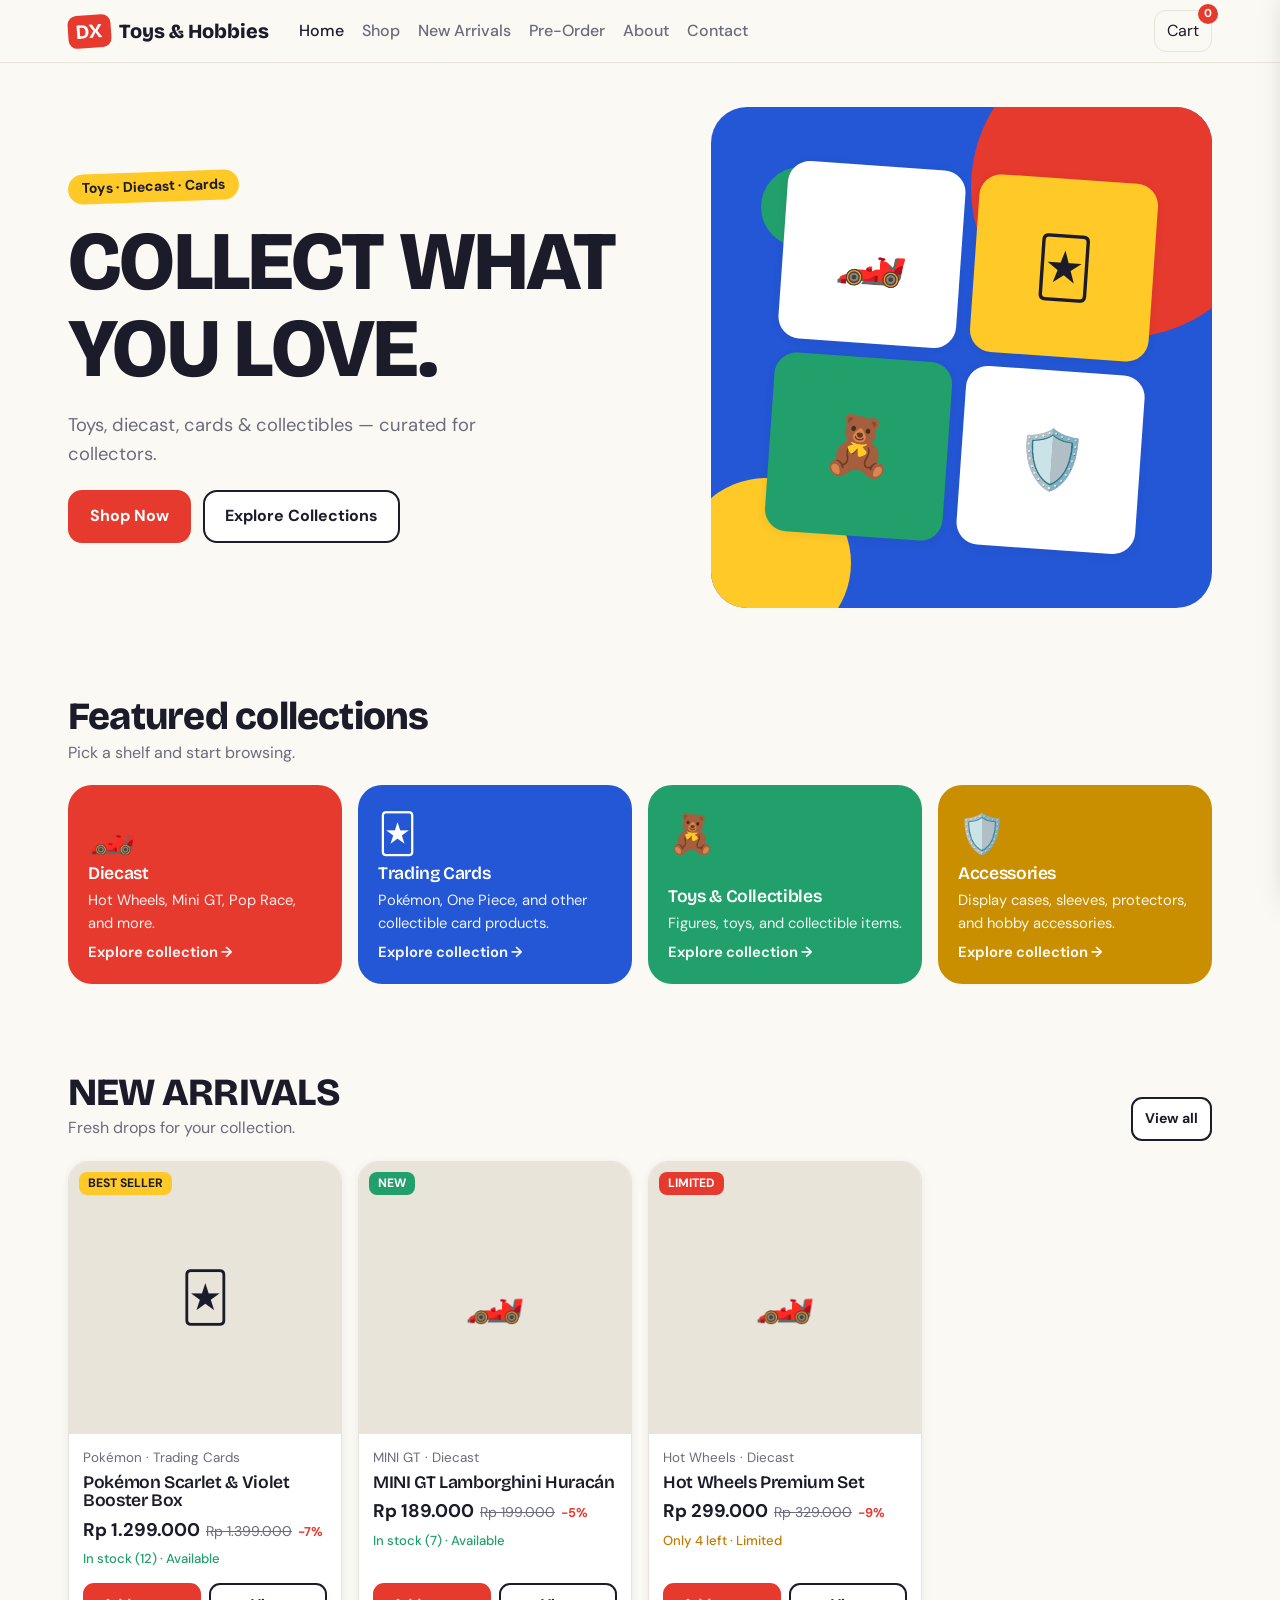
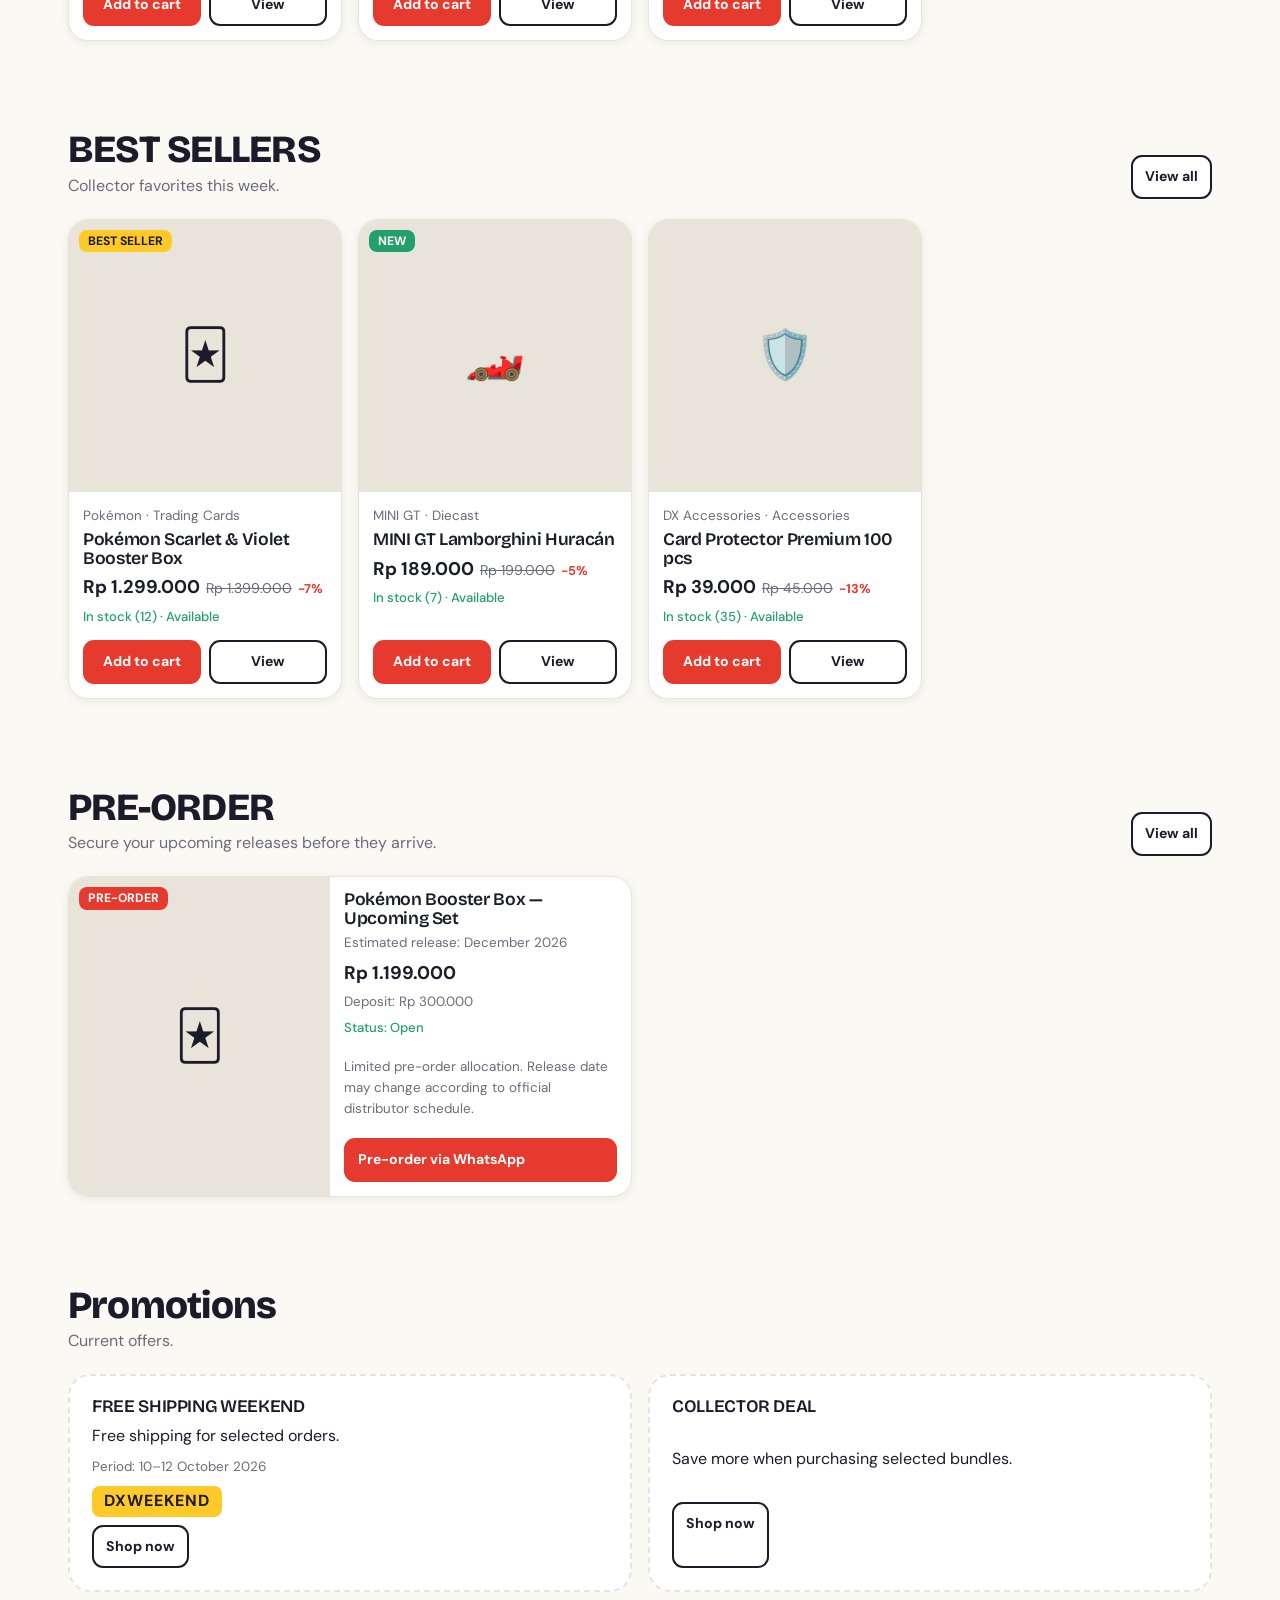
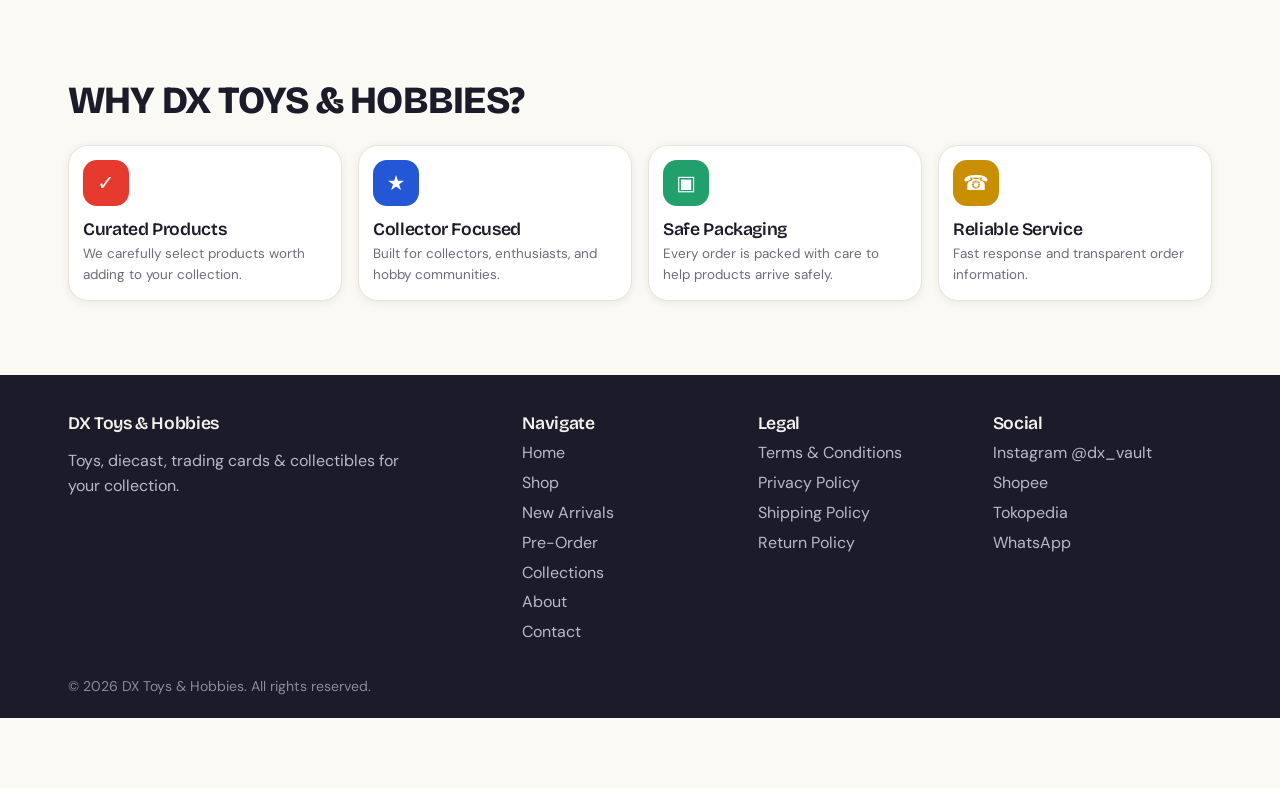
==== index.html @ 2e9e3570 "Add files via upload" ====
<!DOCTYPE html>
<html lang="en"><head><meta charset="utf-8">
<meta name="viewport" content="width=device-width, initial-scale=1, viewport-fit=cover">
<title>DX Toys & Hobbies — Toys, Diecast, Trading Cards & Collectibles</title>
<meta name="description" content="DX Toys & Hobbies: toys, diecast, trading cards, collectibles and hobby accessories for collectors and enthusiasts.">
<link rel="icon" href="data:image/svg+xml,<svg xmlns='http://www.w3.org/2000/svg' viewBox='0 0 100 100'><text y='.9em' font-size='90'>🧸</text></svg>">
<link rel="stylesheet" href="https://fonts.googleapis.com/css2?family=Bricolage+Grotesque:wght@600;800&family=DM+Sans:wght@400;500;700&display=swap">
<link rel="stylesheet" href="style.css"></head><body>
<header class="hd"><div class="wrap">
<a href="#/" class="logo"><b>DX</b> Toys &amp; Hobbies</a>
<nav class="d" id="nav"></nav><div class="sp"></div>
<button class="ib" id="cb" aria-label="Open cart">Cart <span class="cnt" id="cc">0</span></button>
</div></header>
<main id="app" class="wrap"></main>
<footer><div class="wrap"><div class="g4">
<div><h3>DX Toys &amp; Hobbies</h3><p style="color:#b9b9c8;max-width:32ch">Toys, diecast, trading cards &amp; collectibles for your collection.</p></div>
<div><h3>Navigate</h3><a href="#/">Home</a><a href="#/shop">Shop</a><a href="#/shop?s=new">New Arrivals</a><a href="#/preorder">Pre-Order</a><a href="#/shop">Collections</a><a href="#/about">About</a><a href="#/contact">Contact</a></div>
<div><h3>Legal</h3><a href="#/about">Terms &amp; Conditions</a><a href="#/about">Privacy Policy</a><a href="#/about">Shipping Policy</a><a href="#/about">Return Policy</a></div>
<div><h3>Social</h3><a href="https://instagram.com/dx_vault" target="_blank" rel="noopener">Instagram @dx_vault</a><a href="https://shopee.co.id/dx_vault" target="_blank" rel="noopener">Shopee</a><a href="https://www.tokopedia.com/dx-vault---diecast--pokemon" target="_blank" rel="noopener">Tokopedia</a><a href="https://wa.me/6281228505388" target="_blank" rel="noopener">WhatsApp</a></div>
</div><p style="color:#8a8a9c;margin:26px 0 0;font-size:.88rem">© 2026 DX Toys &amp; Hobbies. All rights reserved.</p></div></footer>
<aside class="cart" id="cart" aria-label="Cart"><div style="display:flex;justify-content:space-between;align-items:center"><h2>Your cart</h2><button class="ib" onclick="cart(0)">Close</button></div><div id="cl" style="flex:1;overflow:auto"></div><div id="ct"></div></aside>
<div class="toast" id="ts"></div>
<div class="mn"><a href="#/"><span>🏠</span>Home</a><a href="#/shop"><span>🛍️</span>Shop</a><button onclick="cart(1)"><span>🛒</span>Cart</button><a href="#/contact"><span>💬</span>Contact</a></div>
<script src="data.js"></script>
<script src="script.js"></script></body></html>
---- style.css ----
:root{--bg:#fbf9f4;--card:#fff;--ink:#1b1b2a;--mut:#6b6b7b;--line:#e8e4da;--red:#e63a2e;--blue:#2457d6;--green:#22a06b;--yellow:#ffc928;--sh:0 2px 10px rgba(27,27,42,.07);box-sizing:border-box;padding-top:env(safe-area-inset-top,0px);padding-bottom:env(safe-area-inset-bottom,0px)}
@media(prefers-color-scheme:dark){:root:not([data-theme="light"]){--bg:#17171f;--card:#212130;--ink:#f3f1ea;--mut:#a5a5b5;--line:#33334a;--sh:0 2px 10px rgba(0,0,0,.4)}}
:root[data-theme="dark"]{--bg:#17171f;--card:#212130;--ink:#f3f1ea;--mut:#a5a5b5;--line:#33334a;--sh:0 2px 10px rgba(0,0,0,.4)}
html{scroll-padding-top:env(safe-area-inset-top,0px);scroll-behavior:smooth}
*{box-sizing:border-box}body{margin:0;background:var(--bg);color:var(--ink);font:16px/1.55 'DM Sans',system-ui,sans-serif;padding-bottom:70px}
h1,h2,h3{font-family:'Bricolage Grotesque','DM Sans',sans-serif;line-height:1.05;margin:0;letter-spacing:-.02em}
h1{font-size:clamp(2.6rem,8vw,5.2rem);font-weight:800}h2{font-size:clamp(1.7rem,4vw,2.4rem);font-weight:800}h3{font-size:1.1rem;font-weight:600}
a{color:inherit;text-decoration:none}button{font:inherit;cursor:pointer}
:focus-visible{outline:3px solid var(--blue);outline-offset:2px}
.wrap{max-width:1180px;margin:0 auto;padding:0 18px}.sec{padding:44px 0}
.hd{position:sticky;top:env(safe-area-inset-top,0px);z-index:20;background:var(--bg);border-bottom:1px solid var(--line)}
.hd .wrap{display:flex;align-items:center;gap:18px;height:62px}
.logo{font-family:'Bricolage Grotesque';font-weight:800;font-size:1.25rem;display:flex;gap:8px;align-items:center}
.logo b{background:var(--red);color:#fff;border-radius:9px;padding:1px 8px;transform:rotate(-4deg)}
nav.d{display:flex;gap:18px;margin-left:12px;font-weight:500}nav.d a{color:var(--mut)}nav.d a.on,nav.d a:hover{color:var(--ink)}
.sp{flex:1}.ib{background:none;border:1px solid var(--line);border-radius:12px;height:42px;min-width:42px;padding:0 12px;color:var(--ink);position:relative}
.cnt{position:absolute;top:-7px;right:-7px;background:var(--red);color:#fff;border-radius:99px;font-size:.72rem;min-width:20px;height:20px;line-height:20px;text-align:center;font-weight:700}
.btn{display:inline-block;border:2px solid var(--ink);border-radius:14px;padding:12px 20px;font-weight:700;background:var(--card);color:var(--ink);transition:transform .12s}
.btn:hover{transform:translateY(-2px)}.btn.p{background:var(--red);border-color:var(--red);color:#fff}.btn.s{padding:9px 12px;font-size:.88rem;border-radius:11px}.btn[disabled]{opacity:.5;pointer-events:none}
.hero{display:grid;grid-template-columns:1.1fr .9fr;gap:30px;align-items:center;padding:44px 0}
.hero p{font-size:1.15rem;color:var(--mut);max-width:34ch}.hero .bt{display:flex;gap:12px;flex-wrap:wrap;margin-top:22px}
.lbl{display:inline-block;background:var(--yellow);color:#1b1b2a;font-weight:700;border-radius:99px;padding:4px 14px;font-size:.88rem;margin-bottom:16px;transform:rotate(-2deg)}
.stage{position:relative;aspect-ratio:1;border-radius:36px;background:var(--blue);overflow:hidden;display:grid;place-items:center}
.stage i{position:absolute;border-radius:50%}.stage .t{position:relative;display:grid;grid-template-columns:1fr 1fr;gap:14px;width:74%;transform:rotate(4deg)}
.stage .t span{aspect-ratio:1;border-radius:22px;display:grid;place-items:center;font-size:clamp(2rem,7vw,3.6rem);box-shadow:var(--sh)}
.stage img{position:absolute;inset:0;width:100%;height:100%;object-fit:cover}
.grid{display:grid;gap:16px;grid-template-columns:repeat(4,1fr)}
.col{border-radius:24px;padding:20px;min-height:190px;display:flex;flex-direction:column;justify-content:space-between;color:#fff;transition:transform .15s}.col:hover{transform:translateY(-4px)}
.col p{margin:6px 0 0;opacity:.92;font-size:.92rem}.col em{font-style:normal;font-weight:700}
.card{background:var(--card);border:1px solid var(--line);border-radius:20px;overflow:hidden;box-shadow:var(--sh);display:flex;flex-direction:column}
.im{position:relative;aspect-ratio:1;background:var(--line);display:grid;place-items:center;font-size:3rem;overflow:hidden}
.im img{position:absolute;inset:0;width:100%;height:100%;object-fit:contain;background:var(--card);transition:transform .25s}.card:hover .im img{transform:scale(1.05)}
.bd{position:absolute;top:10px;left:10px;display:flex;gap:6px;flex-wrap:wrap}
.b{border-radius:8px;padding:2px 9px;font-size:.76rem;font-weight:700;color:#fff;background:var(--blue)}.b.r{background:var(--red)}.b.g{background:var(--green)}.b.y{background:var(--yellow);color:#1b1b2a}
.cb{padding:14px;display:flex;flex-direction:column;gap:5px;flex:1}.meta{color:var(--mut);font-size:.84rem}
.pr{font-weight:700;font-size:1.15rem}.pr s{color:var(--mut);font-weight:400;font-size:.88rem;margin-left:6px}.pr .d{color:var(--red);font-size:.8rem;margin-left:6px}
.stk{font-size:.82rem;font-weight:500}.stk.ok{color:var(--green)}.stk.lo{color:#c07a00}.stk.no{color:var(--red)}
.act{display:flex;gap:8px;margin-top:auto;padding-top:8px}.act .btn{flex:1;text-align:center}
.hh{display:flex;justify-content:space-between;align-items:end;gap:12px;margin-bottom:20px;flex-wrap:wrap}.hh p{margin:4px 0 0;color:var(--mut)}
.shop{display:grid;grid-template-columns:230px 1fr;gap:24px}
.fl{background:var(--card);border:1px solid var(--line);border-radius:20px;padding:16px;align-self:start;display:grid;gap:14px}
.fl label{font-weight:700;font-size:.9rem;display:grid;gap:5px}
input,select{font:inherit;border:1px solid var(--line);background:var(--bg);color:var(--ink);border-radius:11px;padding:10px;width:100%}
.shop .grid{grid-template-columns:repeat(3,1fr)}
.pd{display:grid;grid-template-columns:1fr 1fr;gap:30px}.pd .im{border-radius:24px;font-size:6rem}
.q{display:inline-flex;border:1px solid var(--line);border-radius:12px;align-items:center}.q button{background:none;border:0;width:40px;height:42px;font-size:1.2rem;color:var(--ink)}.q span{min-width:30px;text-align:center;font-weight:700}
.pc{background:var(--card);border:2px dashed var(--line);border-radius:22px;padding:22px;display:grid;gap:8px}
.code{display:inline-block;background:var(--yellow);color:#1b1b2a;border-radius:8px;padding:3px 12px;font-weight:700;letter-spacing:.06em;justify-self:start}
.g4{display:grid;gap:16px;grid-template-columns:repeat(4,1fr)}.g2{display:grid;gap:16px;grid-template-columns:1fr 1fr}.g3{display:grid;gap:16px;grid-template-columns:repeat(3,1fr)}
.ic{width:46px;height:46px;border-radius:14px;display:grid;place-items:center;color:#fff;font-weight:800;font-size:1.3rem;margin-bottom:10px}
details{background:var(--card);border:1px solid var(--line);border-radius:16px;padding:14px 18px;margin-bottom:10px}summary{font-weight:700;cursor:pointer}details p{margin:10px 0 0;color:var(--mut)}
.chips{display:flex;gap:8px;flex-wrap:wrap}.chip{border:1px solid var(--line);background:var(--card);border-radius:99px;padding:6px 16px;font-weight:500}
footer{background:#1b1b2a;color:#f3f1ea;padding:40px 0 20px;margin-top:30px}footer .g4{grid-template-columns:2fr 1fr 1fr 1fr}footer a{display:block;color:#b9b9c8;margin:5px 0}footer h3{margin-bottom:8px}
.cart{position:fixed;top:0;right:0;bottom:0;width:min(400px,100%);background:var(--bg);z-index:40;padding:18px;padding-top:calc(18px + env(safe-area-inset-top,0px));display:flex;flex-direction:column;gap:12px;transform:translateX(105%);transition:transform .22s;box-shadow:-8px 0 30px rgba(0,0,0,.25)}.cart.open{transform:none}
.ci{display:grid;grid-template-columns:1fr auto;gap:4px 10px;border-bottom:1px solid var(--line);padding:10px 0}.ci div:first-child{font-weight:600}
.toast{position:fixed;left:50%;bottom:90px;transform:translateX(-50%);background:var(--ink);color:var(--bg);padding:10px 18px;border-radius:99px;z-index:50;font-weight:600;opacity:0;pointer-events:none;transition:opacity .2s}.toast.on{opacity:1}
.mn{display:none;position:fixed;bottom:0;left:0;right:0;background:var(--card);border-top:1px solid var(--line);z-index:25;padding:6px 6px calc(6px + env(safe-area-inset-bottom,0px));justify-content:space-around}
.mn a,.mn button{background:none;border:0;color:var(--ink);font-size:.74rem;font-weight:600;display:grid;place-items:center;gap:1px;min-width:60px;min-height:48px;position:relative}.mn span{font-size:1.25rem}
.empty{text-align:center;color:var(--mut);padding:40px 0}
@media(max-width:900px){.hero,.pd,.shop{grid-template-columns:1fr}.grid,.g4{grid-template-columns:repeat(2,1fr)}.shop .grid{grid-template-columns:repeat(2,1fr)}.g3{grid-template-columns:1fr}footer .g4{grid-template-columns:1fr 1fr}nav.d{display:none}.mn{display:flex}.fl{grid-template-columns:1fr 1fr}.sec{padding:30px 0}.g2{grid-template-columns:1fr}}
@media(max-width:480px){.act{flex-direction:column}.cb{padding:10px}.grid{gap:10px}}
@media(prefers-reduced-motion:reduce){*{transition:none!important}html{scroll-behavior:auto}}
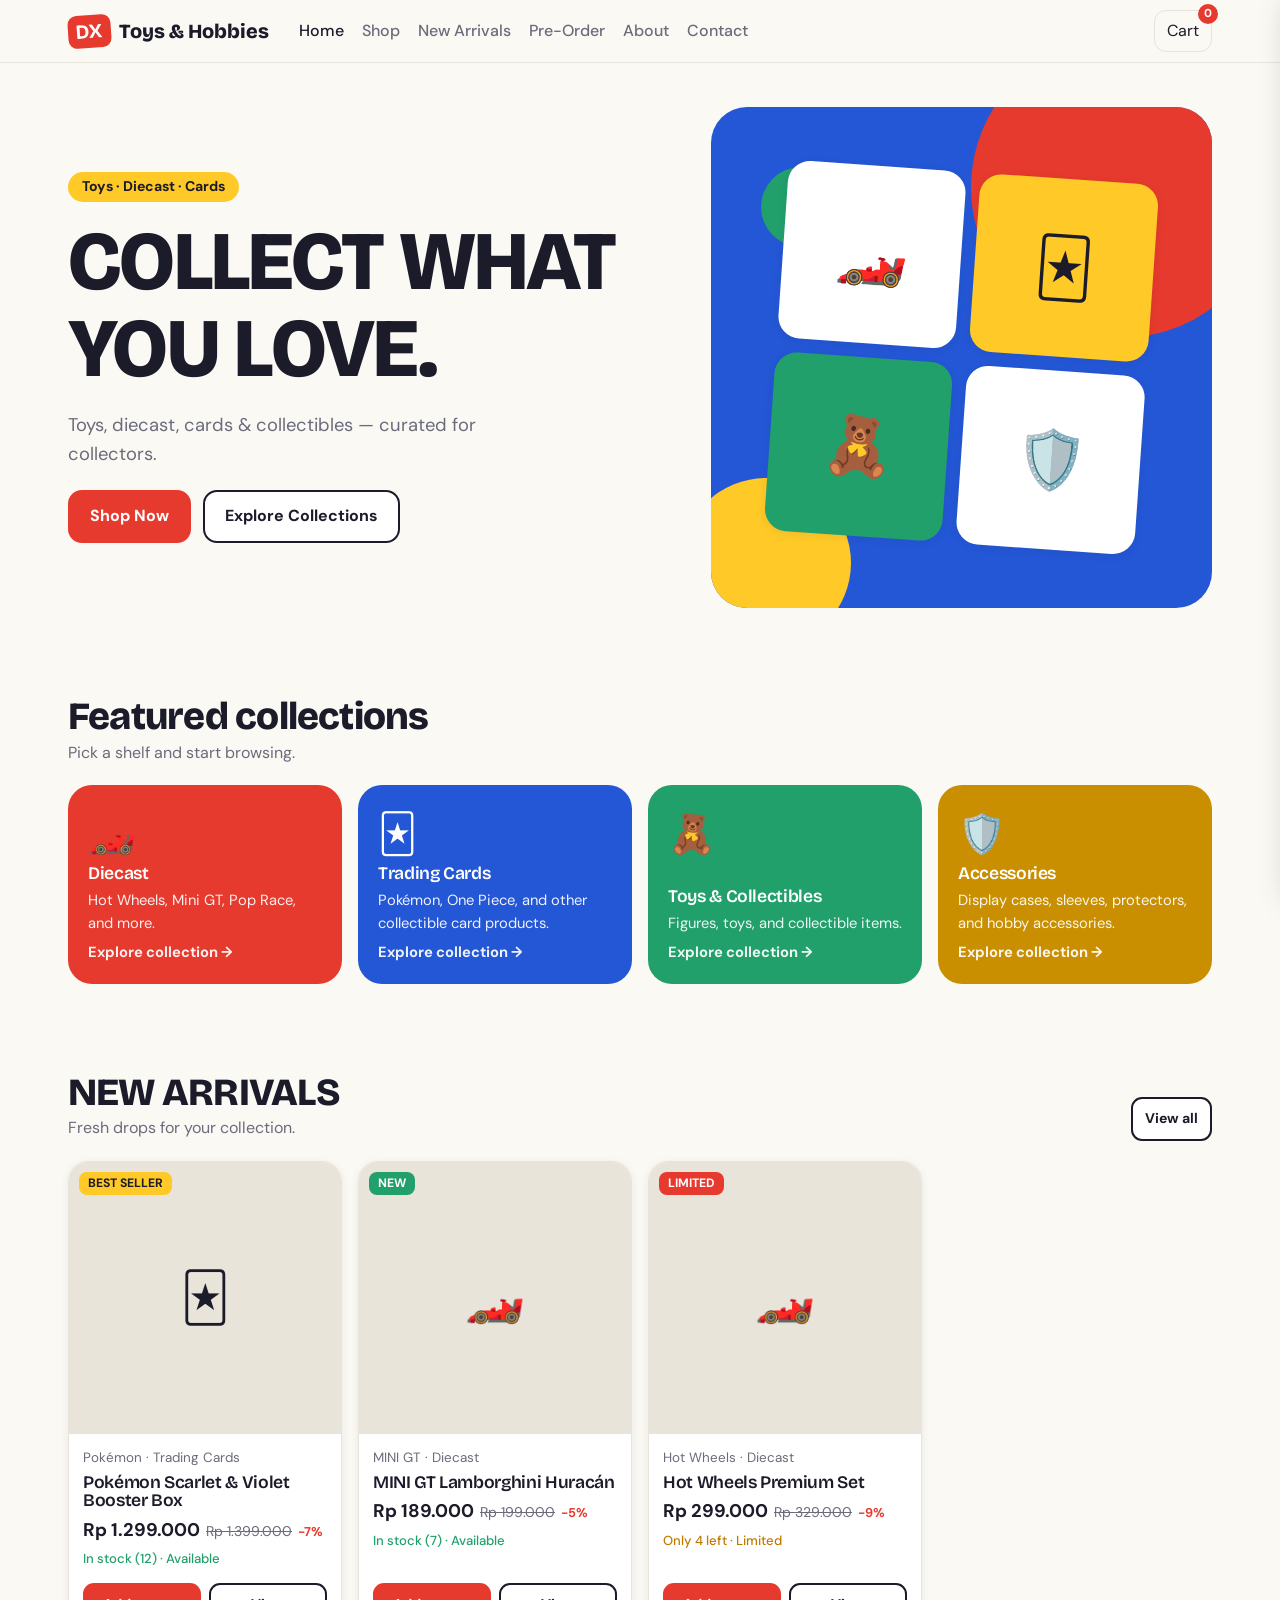
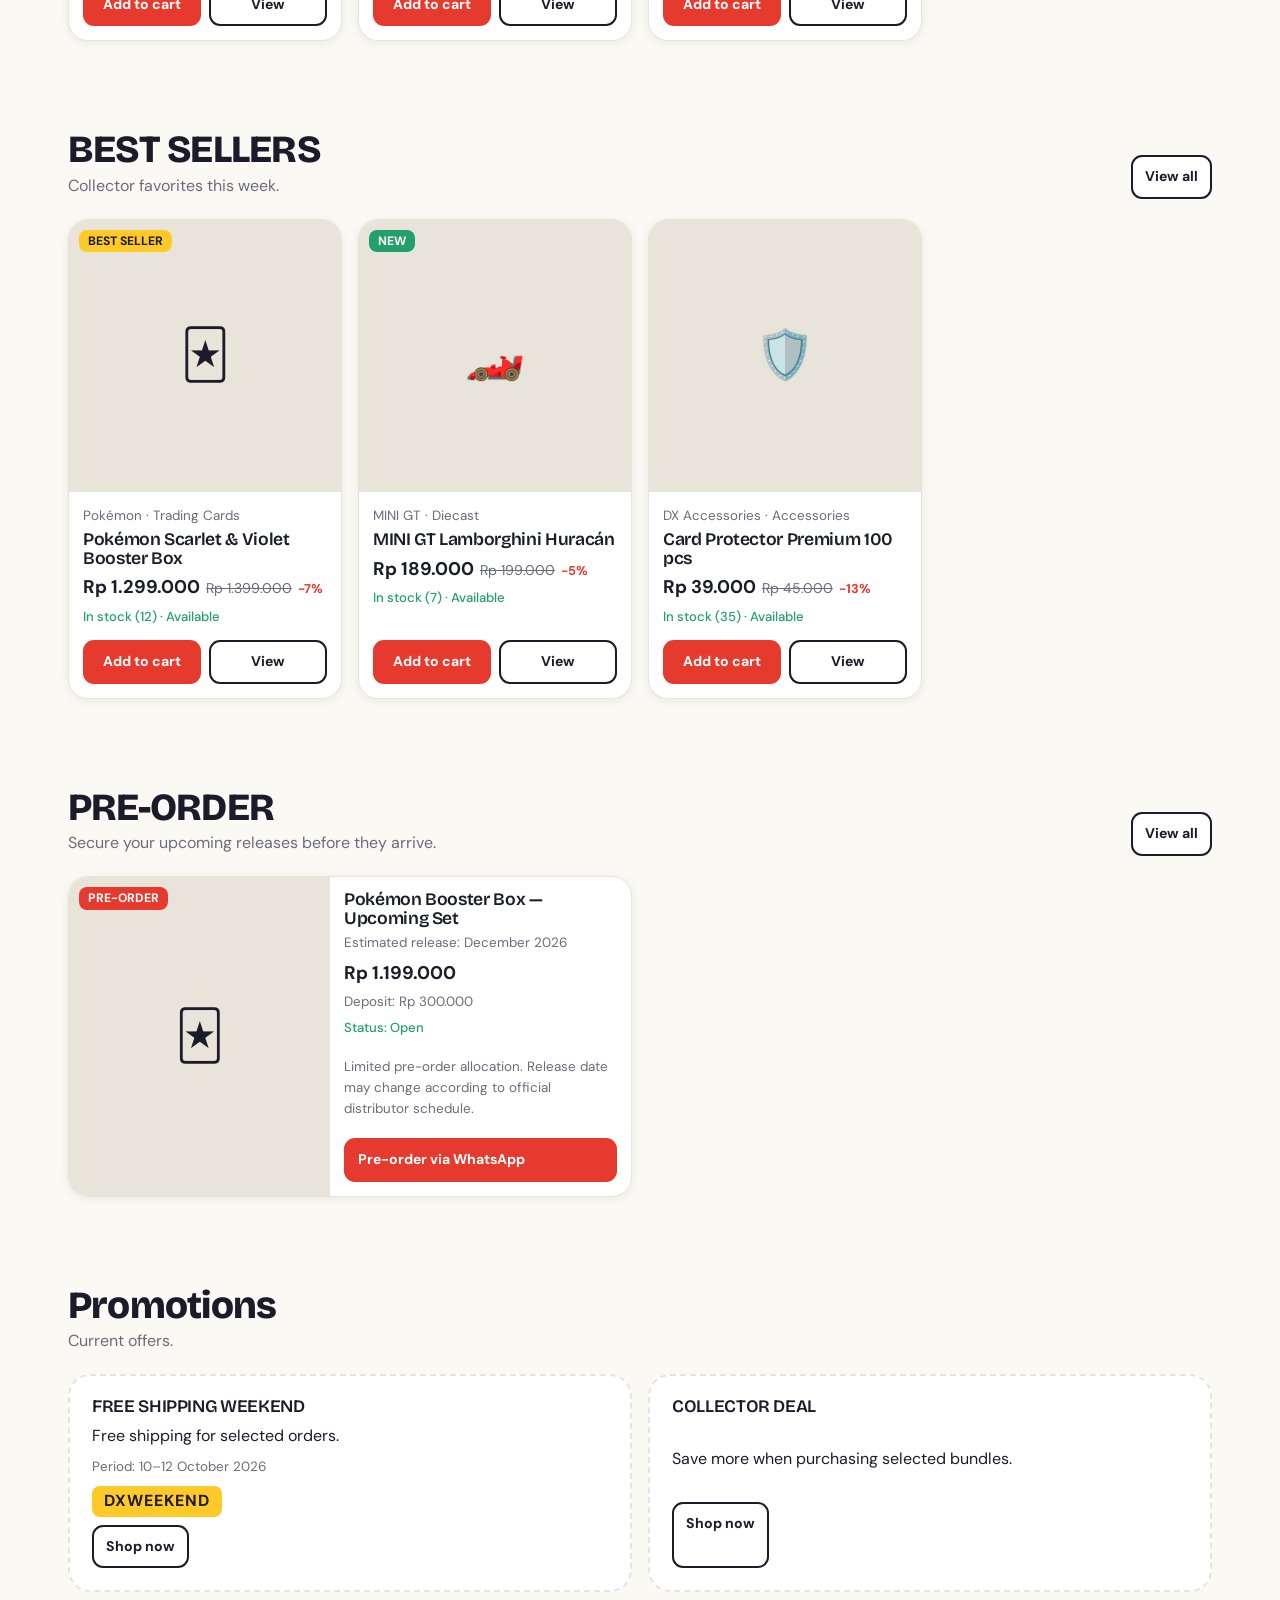
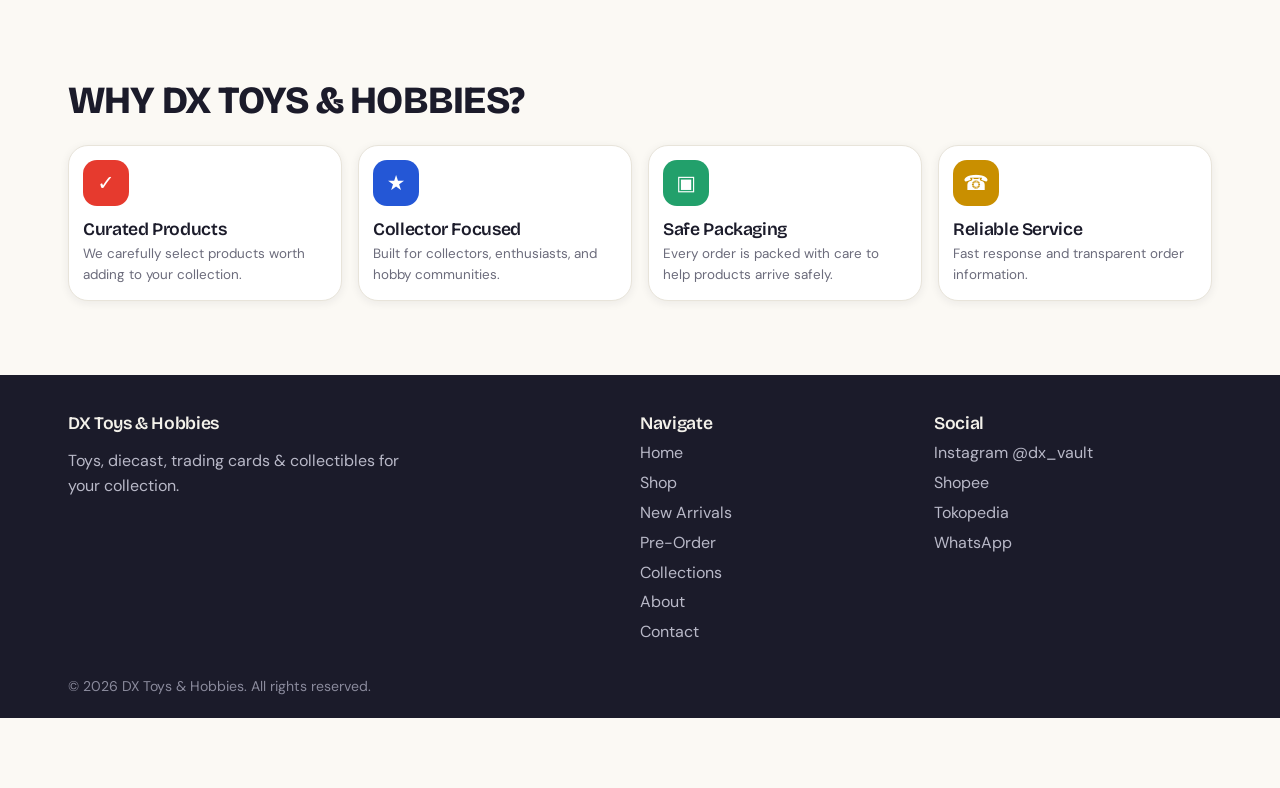
==== commit 59c34b76: "Add files via upload" ====
--- a/index.html
+++ b/index.html
@@ -15,7 +15,6 @@
 <footer><div class="wrap"><div class="g4">
 <div><h3>DX Toys &amp; Hobbies</h3><p style="color:#b9b9c8;max-width:32ch">Toys, diecast, trading cards &amp; collectibles for your collection.</p></div>
 <div><h3>Navigate</h3><a href="#/">Home</a><a href="#/shop">Shop</a><a href="#/shop?s=new">New Arrivals</a><a href="#/preorder">Pre-Order</a><a href="#/shop">Collections</a><a href="#/about">About</a><a href="#/contact">Contact</a></div>
-<div><h3>Legal</h3><a href="#/about">Terms &amp; Conditions</a><a href="#/about">Privacy Policy</a><a href="#/about">Shipping Policy</a><a href="#/about">Return Policy</a></div>
 <div><h3>Social</h3><a href="https://instagram.com/dx_vault" target="_blank" rel="noopener">Instagram @dx_vault</a><a href="https://shopee.co.id/dx_vault" target="_blank" rel="noopener">Shopee</a><a href="https://www.tokopedia.com/dx-vault---diecast--pokemon" target="_blank" rel="noopener">Tokopedia</a><a href="https://wa.me/6281228505388" target="_blank" rel="noopener">WhatsApp</a></div>
 </div><p style="color:#8a8a9c;margin:26px 0 0;font-size:.88rem">© 2026 DX Toys &amp; Hobbies. All rights reserved.</p></div></footer>
 <aside class="cart" id="cart" aria-label="Cart"><div style="display:flex;justify-content:space-between;align-items:center"><h2>Your cart</h2><button class="ib" onclick="cart(0)">Close</button></div><div id="cl" style="flex:1;overflow:auto"></div><div id="ct"></div></aside>
--- a/style.css
+++ b/style.css
@@ -19,7 +19,7 @@
 .btn:hover{transform:translateY(-2px)}.btn.p{background:var(--red);border-color:var(--red);color:#fff}.btn.s{padding:9px 12px;font-size:.88rem;border-radius:11px}.btn[disabled]{opacity:.5;pointer-events:none}
 .hero{display:grid;grid-template-columns:1.1fr .9fr;gap:30px;align-items:center;padding:44px 0}
 .hero p{font-size:1.15rem;color:var(--mut);max-width:34ch}.hero .bt{display:flex;gap:12px;flex-wrap:wrap;margin-top:22px}
-.lbl{display:inline-block;background:var(--yellow);color:#1b1b2a;font-weight:700;border-radius:99px;padding:4px 14px;font-size:.88rem;margin-bottom:16px;transform:rotate(-2deg)}
+.lbl{display:inline-block;background:var(--yellow);color:#1b1b2a;font-weight:700;border-radius:99px;padding:4px 14px;font-size:.88rem;margin-bottom:16px}
 .stage{position:relative;aspect-ratio:1;border-radius:36px;background:var(--blue);overflow:hidden;display:grid;place-items:center}
 .stage i{position:absolute;border-radius:50%}.stage .t{position:relative;display:grid;grid-template-columns:1fr 1fr;gap:14px;width:74%;transform:rotate(4deg)}
 .stage .t span{aspect-ratio:1;border-radius:22px;display:grid;place-items:center;font-size:clamp(2rem,7vw,3.6rem);box-shadow:var(--sh)}
@@ -50,13 +50,13 @@
 .ic{width:46px;height:46px;border-radius:14px;display:grid;place-items:center;color:#fff;font-weight:800;font-size:1.3rem;margin-bottom:10px}
 details{background:var(--card);border:1px solid var(--line);border-radius:16px;padding:14px 18px;margin-bottom:10px}summary{font-weight:700;cursor:pointer}details p{margin:10px 0 0;color:var(--mut)}
 .chips{display:flex;gap:8px;flex-wrap:wrap}.chip{border:1px solid var(--line);background:var(--card);border-radius:99px;padding:6px 16px;font-weight:500}
-footer{background:#1b1b2a;color:#f3f1ea;padding:40px 0 20px;margin-top:30px}footer .g4{grid-template-columns:2fr 1fr 1fr 1fr}footer a{display:block;color:#b9b9c8;margin:5px 0}footer h3{margin-bottom:8px}
+footer{background:#1b1b2a;color:#f3f1ea;padding:40px 0 20px;margin-top:30px}footer .g4{grid-template-columns:2fr 1fr 1fr}footer a{display:block;color:#b9b9c8;margin:5px 0}footer h3{margin-bottom:8px}
 .cart{position:fixed;top:0;right:0;bottom:0;width:min(400px,100%);background:var(--bg);z-index:40;padding:18px;padding-top:calc(18px + env(safe-area-inset-top,0px));display:flex;flex-direction:column;gap:12px;transform:translateX(105%);transition:transform .22s;box-shadow:-8px 0 30px rgba(0,0,0,.25)}.cart.open{transform:none}
 .ci{display:grid;grid-template-columns:1fr auto;gap:4px 10px;border-bottom:1px solid var(--line);padding:10px 0}.ci div:first-child{font-weight:600}
 .toast{position:fixed;left:50%;bottom:90px;transform:translateX(-50%);background:var(--ink);color:var(--bg);padding:10px 18px;border-radius:99px;z-index:50;font-weight:600;opacity:0;pointer-events:none;transition:opacity .2s}.toast.on{opacity:1}
 .mn{display:none;position:fixed;bottom:0;left:0;right:0;background:var(--card);border-top:1px solid var(--line);z-index:25;padding:6px 6px calc(6px + env(safe-area-inset-bottom,0px));justify-content:space-around}
 .mn a,.mn button{background:none;border:0;color:var(--ink);font-size:.74rem;font-weight:600;display:grid;place-items:center;gap:1px;min-width:60px;min-height:48px;position:relative}.mn span{font-size:1.25rem}
 .empty{text-align:center;color:var(--mut);padding:40px 0}
-@media(max-width:900px){.hero,.pd,.shop{grid-template-columns:1fr}.grid,.g4{grid-template-columns:repeat(2,1fr)}.shop .grid{grid-template-columns:repeat(2,1fr)}.g3{grid-template-columns:1fr}footer .g4{grid-template-columns:1fr 1fr}nav.d{display:none}.mn{display:flex}.fl{grid-template-columns:1fr 1fr}.sec{padding:30px 0}.g2{grid-template-columns:1fr}}
+@media(max-width:900px){.hero,.pd,.shop{grid-template-columns:1fr}.grid,.g4{grid-template-columns:repeat(2,1fr)}.shop .grid{grid-template-columns:repeat(2,1fr)}.g3{grid-template-columns:1fr}footer .g4{grid-template-columns:1fr 1fr}footer .g4>div:first-child{grid-column:1/-1}nav.d{display:none}.mn{display:flex}.fl{grid-template-columns:1fr 1fr}.sec{padding:30px 0}.g2{grid-template-columns:1fr}}
 @media(max-width:480px){.act{flex-direction:column}.cb{padding:10px}.grid{gap:10px}}
 @media(prefers-reduced-motion:reduce){*{transition:none!important}html{scroll-behavior:auto}}
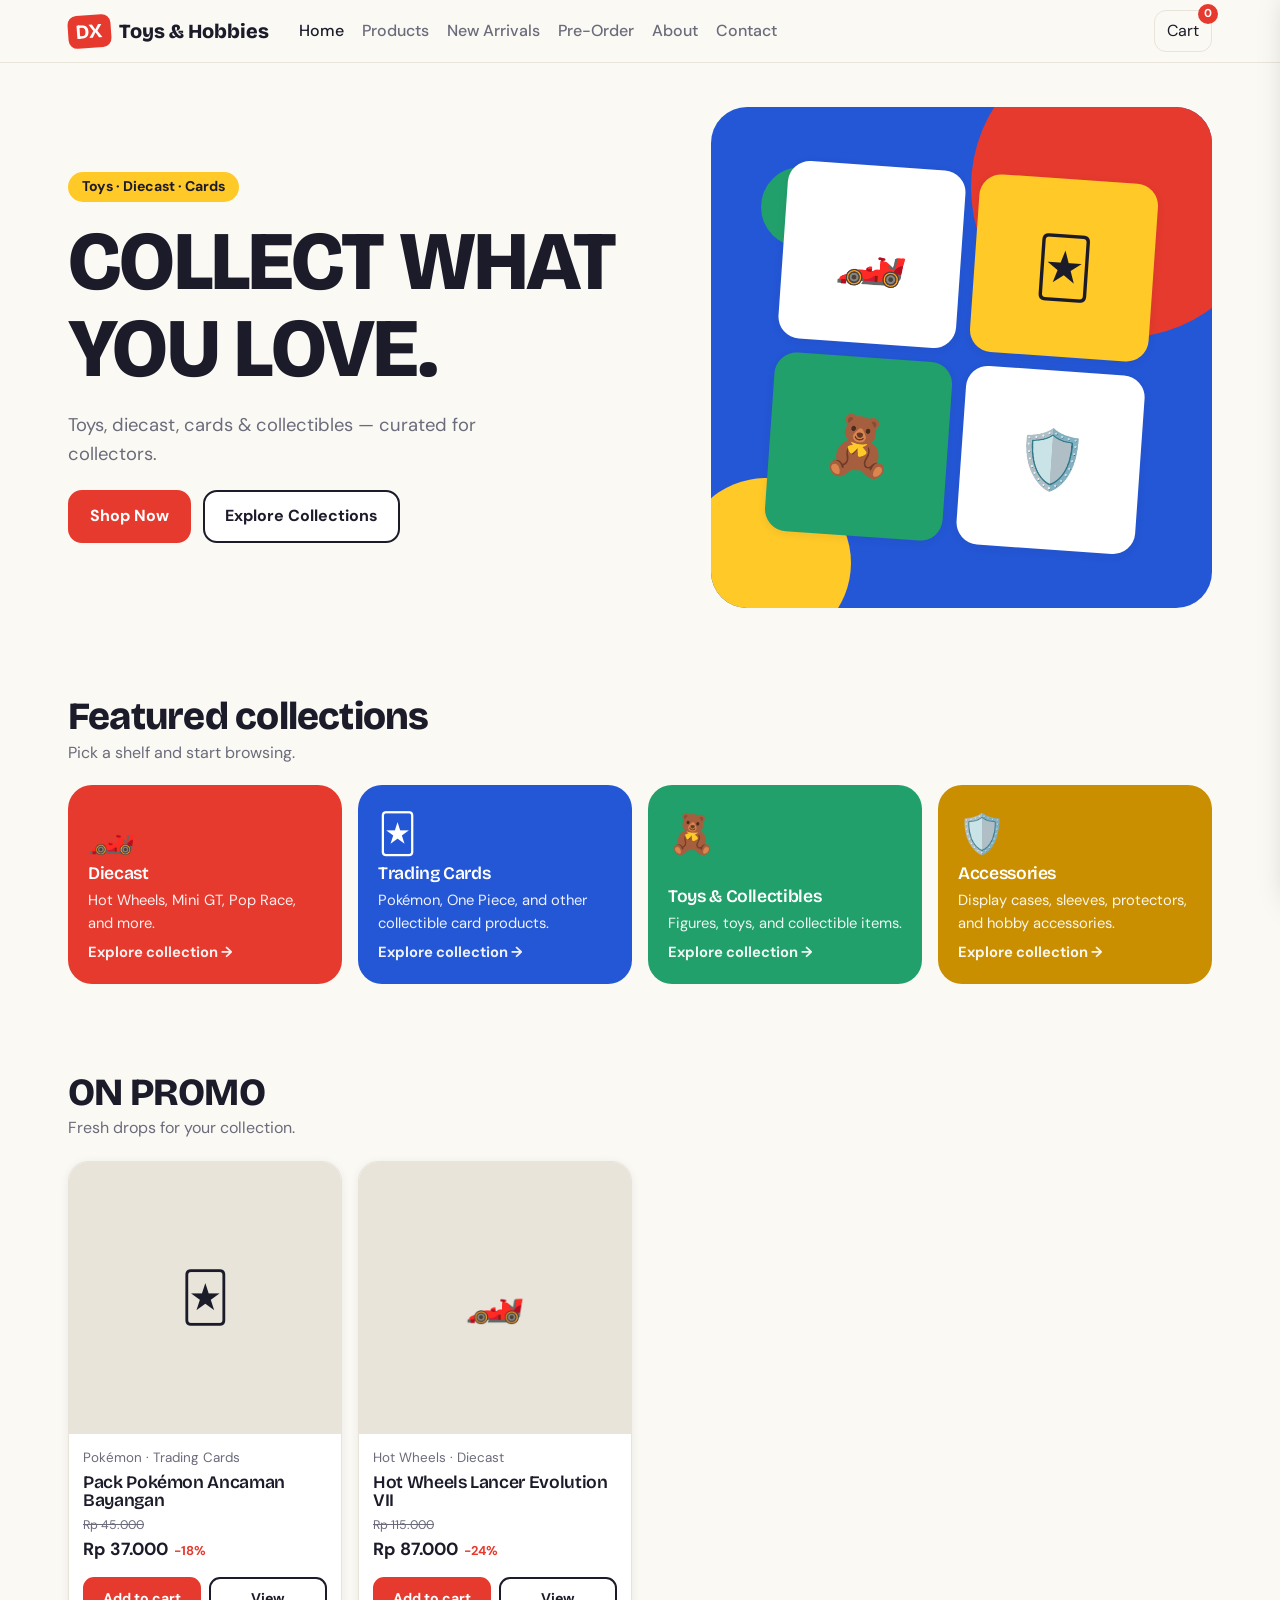
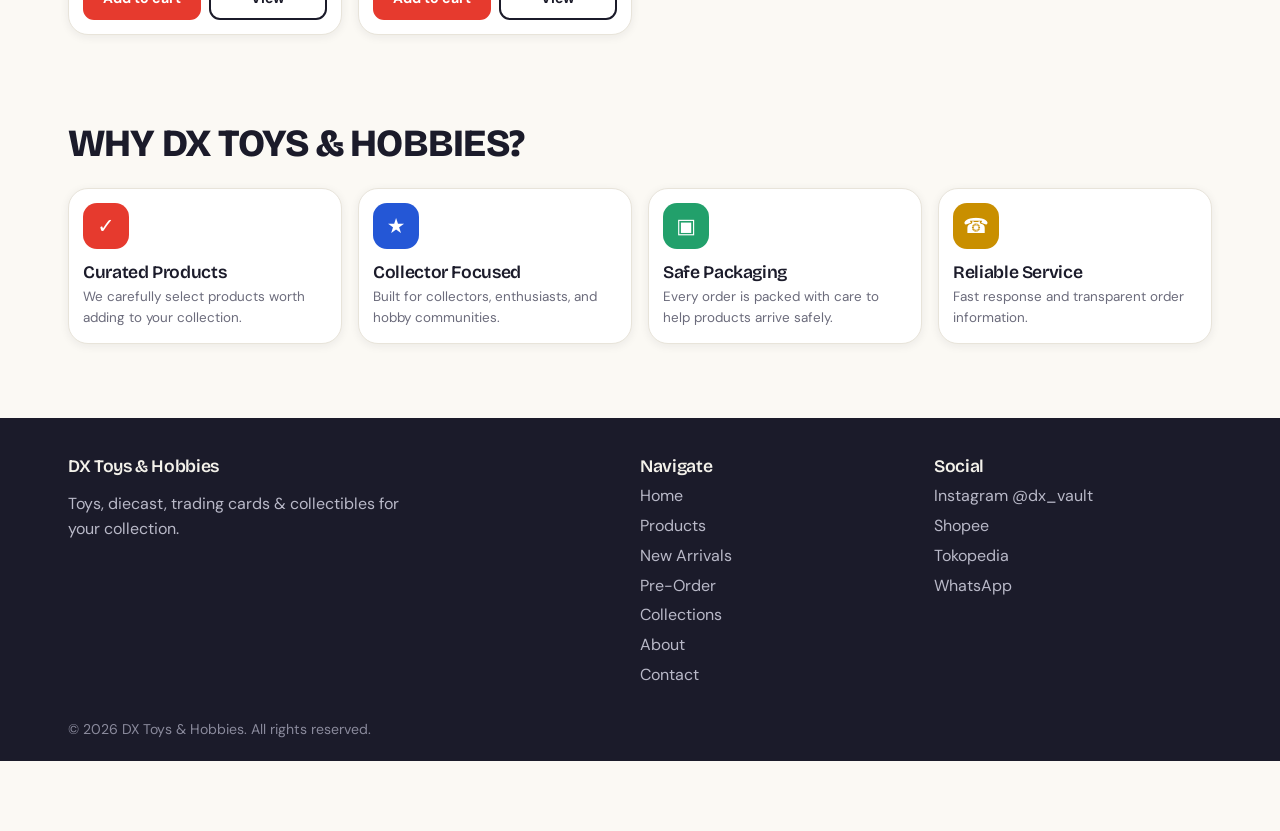
==== commit c3b33a58: "Add files via upload" ====
--- a/index.html
+++ b/index.html
@@ -14,11 +14,11 @@
 <main id="app" class="wrap"></main>
 <footer><div class="wrap"><div class="g4">
 <div><h3>DX Toys &amp; Hobbies</h3><p style="color:#b9b9c8;max-width:32ch">Toys, diecast, trading cards &amp; collectibles for your collection.</p></div>
-<div><h3>Navigate</h3><a href="#/">Home</a><a href="#/shop">Shop</a><a href="#/shop?s=new">New Arrivals</a><a href="#/preorder">Pre-Order</a><a href="#/shop">Collections</a><a href="#/about">About</a><a href="#/contact">Contact</a></div>
+<div><h3>Navigate</h3><a href="#/">Home</a><a href="#/shop">Products</a><a href="#/shop?s=new">New Arrivals</a><a href="#/preorder">Pre-Order</a><a href="#/shop">Collections</a><a href="#/about">About</a><a href="#/contact">Contact</a></div>
 <div><h3>Social</h3><a href="https://instagram.com/dx_vault" target="_blank" rel="noopener">Instagram @dx_vault</a><a href="https://shopee.co.id/dx_vault" target="_blank" rel="noopener">Shopee</a><a href="https://www.tokopedia.com/dx-vault---diecast--pokemon" target="_blank" rel="noopener">Tokopedia</a><a href="https://wa.me/6281228505388" target="_blank" rel="noopener">WhatsApp</a></div>
 </div><p style="color:#8a8a9c;margin:26px 0 0;font-size:.88rem">© 2026 DX Toys &amp; Hobbies. All rights reserved.</p></div></footer>
 <aside class="cart" id="cart" aria-label="Cart"><div style="display:flex;justify-content:space-between;align-items:center"><h2>Your cart</h2><button class="ib" onclick="cart(0)">Close</button></div><div id="cl" style="flex:1;overflow:auto"></div><div id="ct"></div></aside>
 <div class="toast" id="ts"></div>
-<div class="mn"><a href="#/"><span>🏠</span>Home</a><a href="#/shop"><span>🛍️</span>Shop</a><button onclick="cart(1)"><span>🛒</span>Cart</button><a href="#/contact"><span>💬</span>Contact</a></div>
+<div class="mn"><a href="#/"><span>🏠</span>Home</a><a href="#/shop"><span>🛍️</span>Products</a><button onclick="cart(1)"><span>🛒</span>Cart</button><a href="#/contact"><span>💬</span>Contact</a></div>
 <script src="data.js"></script>
 <script src="script.js"></script></body></html>
--- a/style.css
+++ b/style.css
@@ -33,7 +33,7 @@
 .bd{position:absolute;top:10px;left:10px;display:flex;gap:6px;flex-wrap:wrap}
 .b{border-radius:8px;padding:2px 9px;font-size:.76rem;font-weight:700;color:#fff;background:var(--blue)}.b.r{background:var(--red)}.b.g{background:var(--green)}.b.y{background:var(--yellow);color:#1b1b2a}
 .cb{padding:14px;display:flex;flex-direction:column;gap:5px;flex:1}.meta{color:var(--mut);font-size:.84rem}
-.pr{font-weight:700;font-size:1.15rem}.pr s{color:var(--mut);font-weight:400;font-size:.88rem;margin-left:6px}.pr .d{color:var(--red);font-size:.8rem;margin-left:6px}
+.pr{font-weight:700;font-size:1.15rem}.pr s{display:block;color:var(--mut);font-weight:400;font-size:.78rem}.pr .now{font-size:1.1rem}.pr .d{color:var(--red);font-size:.8rem;margin-left:6px}
 .stk{font-size:.82rem;font-weight:500}.stk.ok{color:var(--green)}.stk.lo{color:#c07a00}.stk.no{color:var(--red)}
 .act{display:flex;gap:8px;margin-top:auto;padding-top:8px}.act .btn{flex:1;text-align:center}
 .hh{display:flex;justify-content:space-between;align-items:end;gap:12px;margin-bottom:20px;flex-wrap:wrap}.hh p{margin:4px 0 0;color:var(--mut)}
@@ -60,3 +60,4 @@
 @media(max-width:900px){.hero,.pd,.shop{grid-template-columns:1fr}.grid,.g4{grid-template-columns:repeat(2,1fr)}.shop .grid{grid-template-columns:repeat(2,1fr)}.g3{grid-template-columns:1fr}footer .g4{grid-template-columns:1fr 1fr}footer .g4>div:first-child{grid-column:1/-1}nav.d{display:none}.mn{display:flex}.fl{grid-template-columns:1fr 1fr}.sec{padding:30px 0}.g2{grid-template-columns:1fr}}
 @media(max-width:480px){.act{flex-direction:column}.cb{padding:10px}.grid{gap:10px}}
 @media(prefers-reduced-motion:reduce){*{transition:none!important}html{scroll-behavior:auto}}
+.from{display:block;font-size:.74rem;font-weight:500;color:var(--mut)}
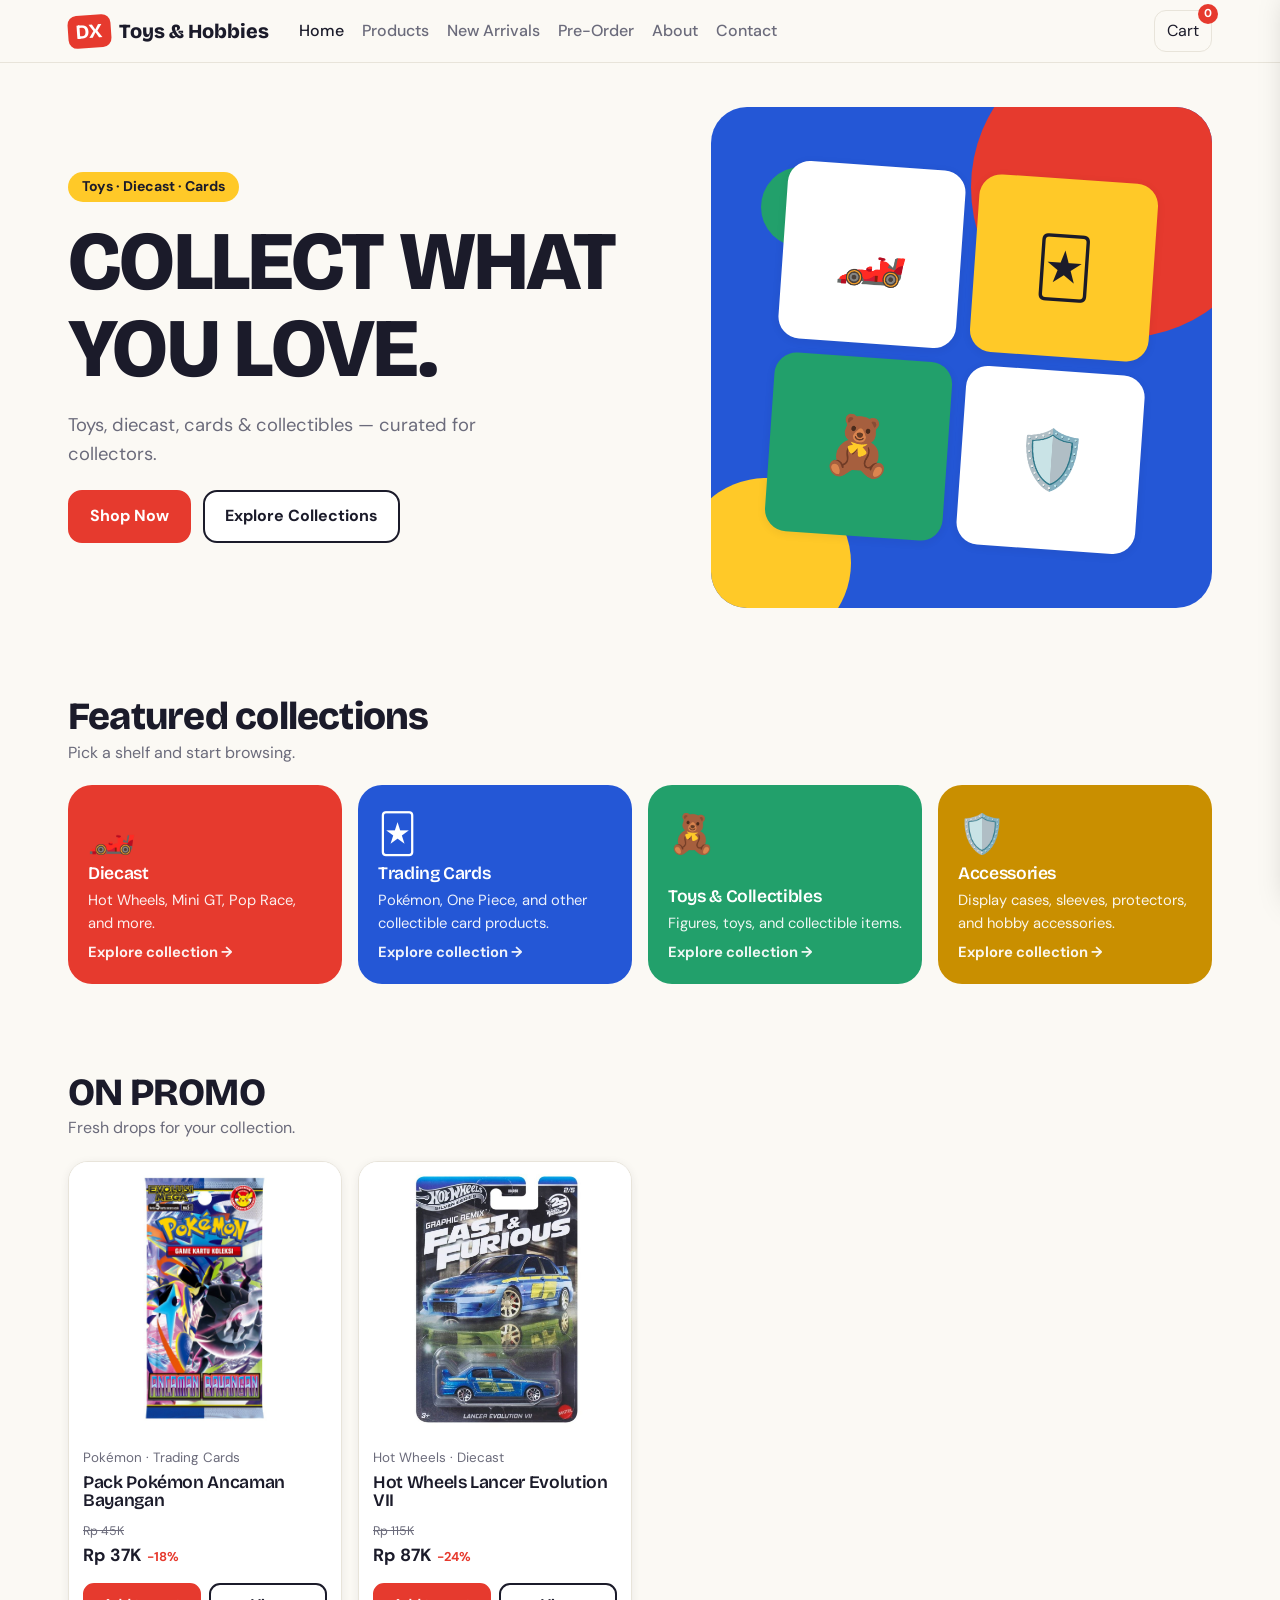
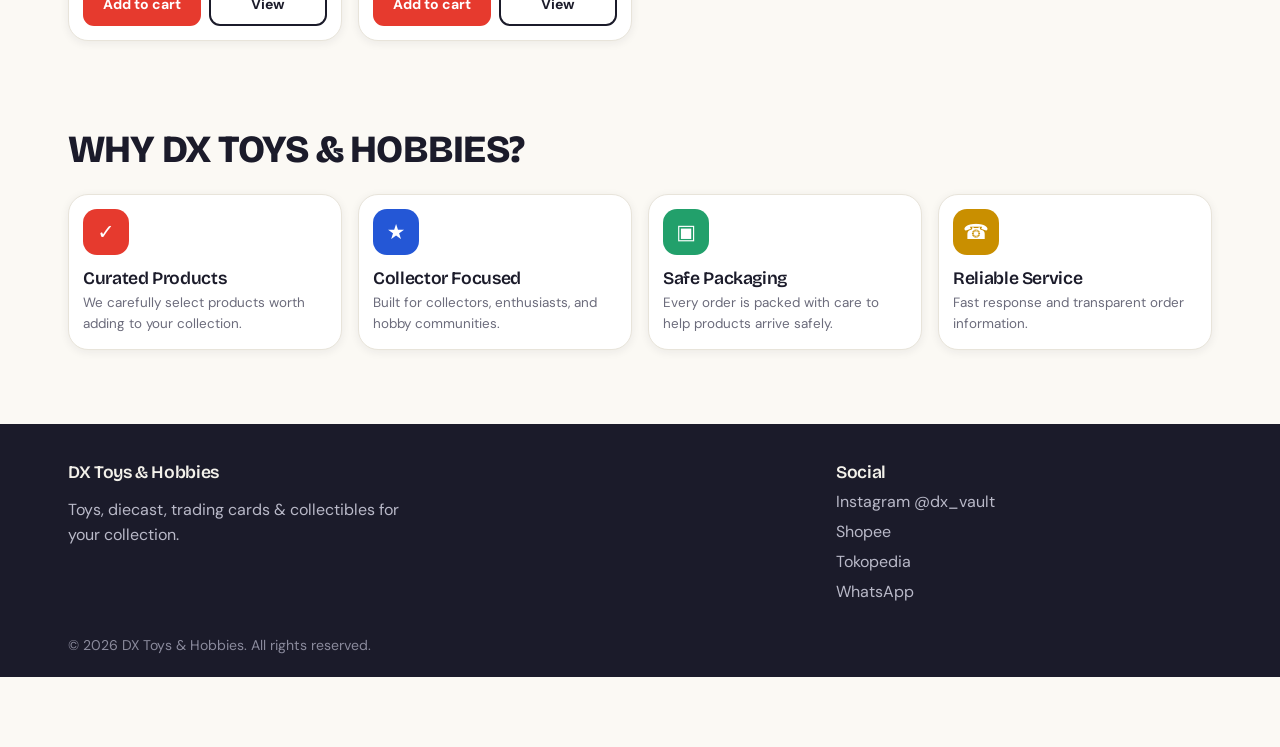
==== commit 45758d95: "Add files via upload" ====
--- a/index.html
+++ b/index.html
@@ -14,7 +14,6 @@
 <main id="app" class="wrap"></main>
 <footer><div class="wrap"><div class="g4">
 <div><h3>DX Toys &amp; Hobbies</h3><p style="color:#b9b9c8;max-width:32ch">Toys, diecast, trading cards &amp; collectibles for your collection.</p></div>
-<div><h3>Navigate</h3><a href="#/">Home</a><a href="#/shop">Products</a><a href="#/shop?s=new">New Arrivals</a><a href="#/preorder">Pre-Order</a><a href="#/shop">Collections</a><a href="#/about">About</a><a href="#/contact">Contact</a></div>
 <div><h3>Social</h3><a href="https://instagram.com/dx_vault" target="_blank" rel="noopener">Instagram @dx_vault</a><a href="https://shopee.co.id/dx_vault" target="_blank" rel="noopener">Shopee</a><a href="https://www.tokopedia.com/dx-vault---diecast--pokemon" target="_blank" rel="noopener">Tokopedia</a><a href="https://wa.me/6281228505388" target="_blank" rel="noopener">WhatsApp</a></div>
 </div><p style="color:#8a8a9c;margin:26px 0 0;font-size:.88rem">© 2026 DX Toys &amp; Hobbies. All rights reserved.</p></div></footer>
 <aside class="cart" id="cart" aria-label="Cart"><div style="display:flex;justify-content:space-between;align-items:center"><h2>Your cart</h2><button class="ib" onclick="cart(0)">Close</button></div><div id="cl" style="flex:1;overflow:auto"></div><div id="ct"></div></aside>
--- a/style.css
+++ b/style.css
@@ -35,7 +35,7 @@
 .cb{padding:14px;display:flex;flex-direction:column;gap:5px;flex:1}.meta{color:var(--mut);font-size:.84rem}
 .pr{font-weight:700;font-size:1.15rem}.pr s{display:block;color:var(--mut);font-weight:400;font-size:.78rem}.pr .now{font-size:1.1rem}.pr .d{color:var(--red);font-size:.8rem;margin-left:6px}
 .stk{font-size:.82rem;font-weight:500}.stk.ok{color:var(--green)}.stk.lo{color:#c07a00}.stk.no{color:var(--red)}
-.act{display:flex;gap:8px;margin-top:auto;padding-top:8px}.act .btn{flex:1;text-align:center}
+.cb .pr{margin-top:auto;padding-top:6px}.act{display:flex;gap:8px;padding-top:8px}.act .btn{flex:1;text-align:center}
 .hh{display:flex;justify-content:space-between;align-items:end;gap:12px;margin-bottom:20px;flex-wrap:wrap}.hh p{margin:4px 0 0;color:var(--mut)}
 .shop{display:grid;grid-template-columns:230px 1fr;gap:24px}
 .fl{background:var(--card);border:1px solid var(--line);border-radius:20px;padding:16px;align-self:start;display:grid;gap:14px}
@@ -50,7 +50,7 @@
 .ic{width:46px;height:46px;border-radius:14px;display:grid;place-items:center;color:#fff;font-weight:800;font-size:1.3rem;margin-bottom:10px}
 details{background:var(--card);border:1px solid var(--line);border-radius:16px;padding:14px 18px;margin-bottom:10px}summary{font-weight:700;cursor:pointer}details p{margin:10px 0 0;color:var(--mut)}
 .chips{display:flex;gap:8px;flex-wrap:wrap}.chip{border:1px solid var(--line);background:var(--card);border-radius:99px;padding:6px 16px;font-weight:500}
-footer{background:#1b1b2a;color:#f3f1ea;padding:40px 0 20px;margin-top:30px}footer .g4{grid-template-columns:2fr 1fr 1fr}footer a{display:block;color:#b9b9c8;margin:5px 0}footer h3{margin-bottom:8px}
+footer{background:#1b1b2a;color:#f3f1ea;padding:40px 0 20px;margin-top:30px}footer .g4{grid-template-columns:2fr 1fr}footer a{display:block;color:#b9b9c8;margin:5px 0}footer h3{margin-bottom:8px}
 .cart{position:fixed;top:0;right:0;bottom:0;width:min(400px,100%);background:var(--bg);z-index:40;padding:18px;padding-top:calc(18px + env(safe-area-inset-top,0px));display:flex;flex-direction:column;gap:12px;transform:translateX(105%);transition:transform .22s;box-shadow:-8px 0 30px rgba(0,0,0,.25)}.cart.open{transform:none}
 .ci{display:grid;grid-template-columns:1fr auto;gap:4px 10px;border-bottom:1px solid var(--line);padding:10px 0}.ci div:first-child{font-weight:600}
 .toast{position:fixed;left:50%;bottom:90px;transform:translateX(-50%);background:var(--ink);color:var(--bg);padding:10px 18px;border-radius:99px;z-index:50;font-weight:600;opacity:0;pointer-events:none;transition:opacity .2s}.toast.on{opacity:1}
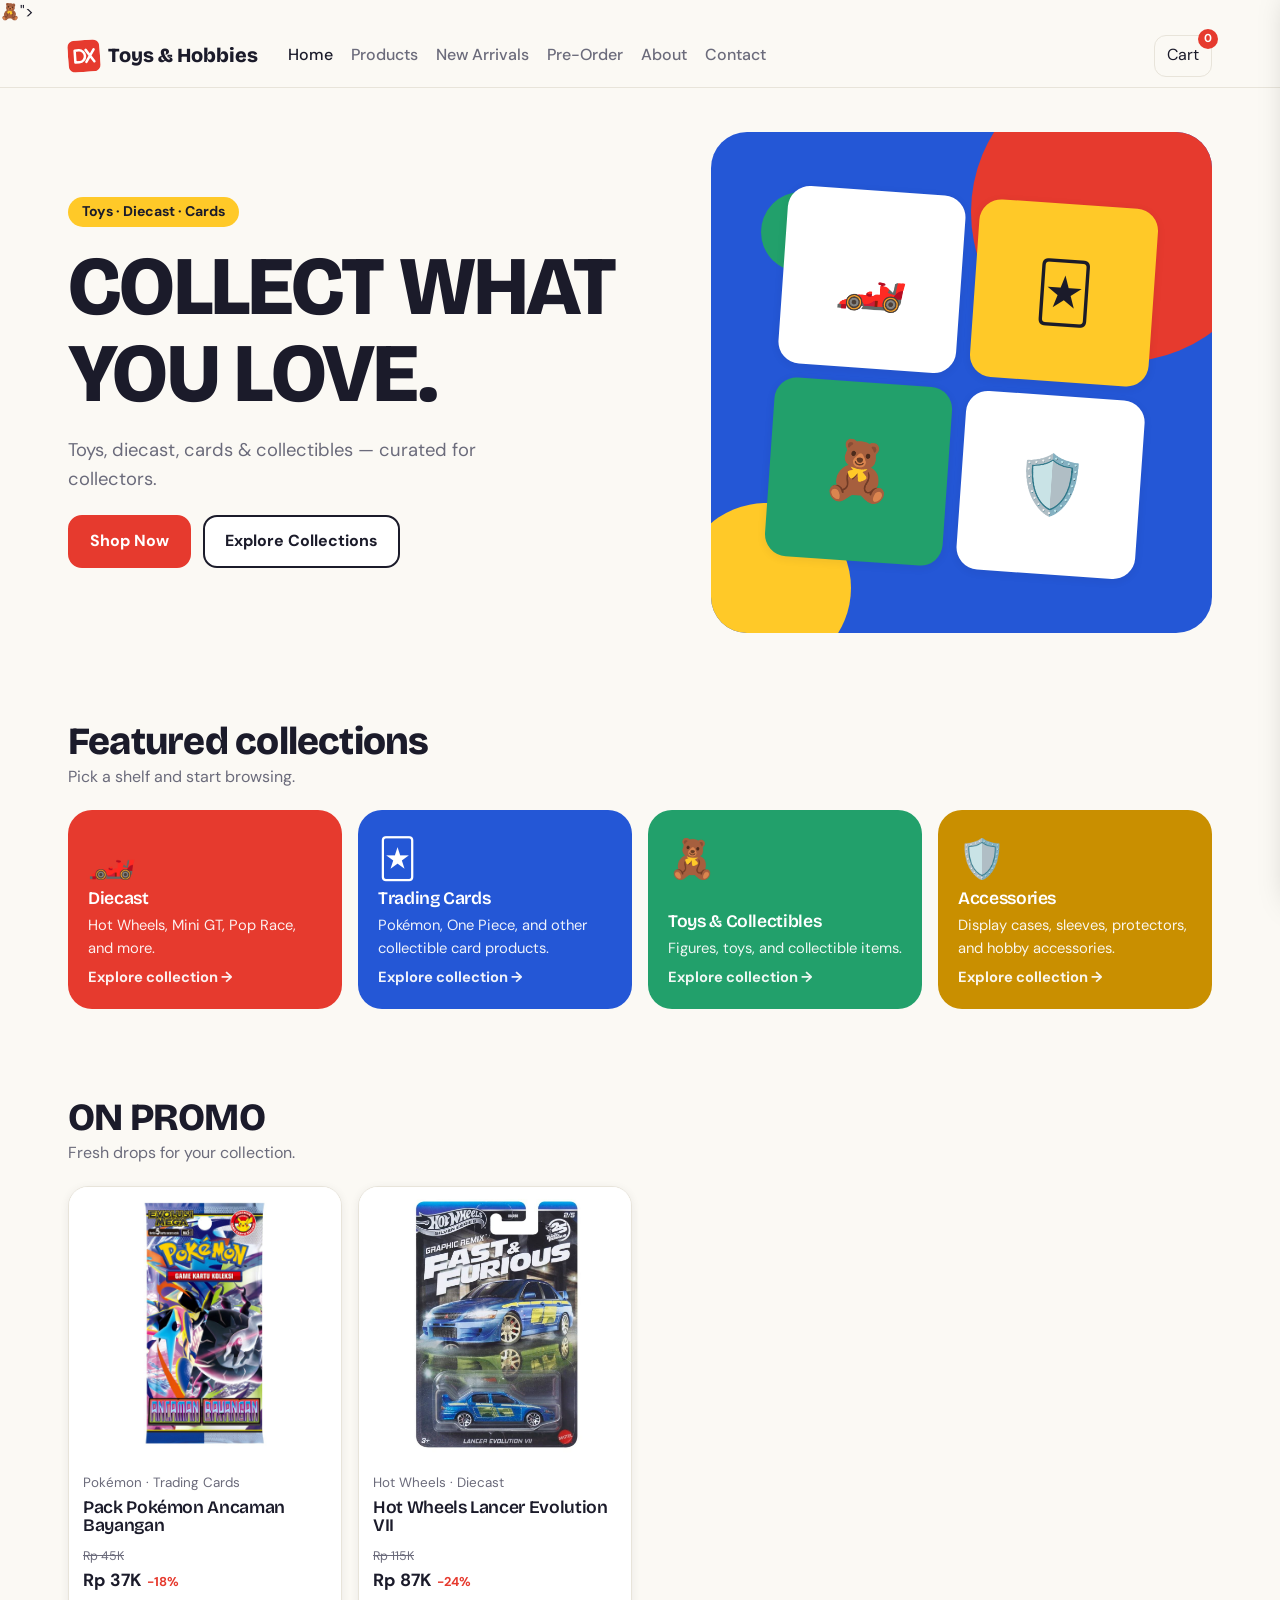
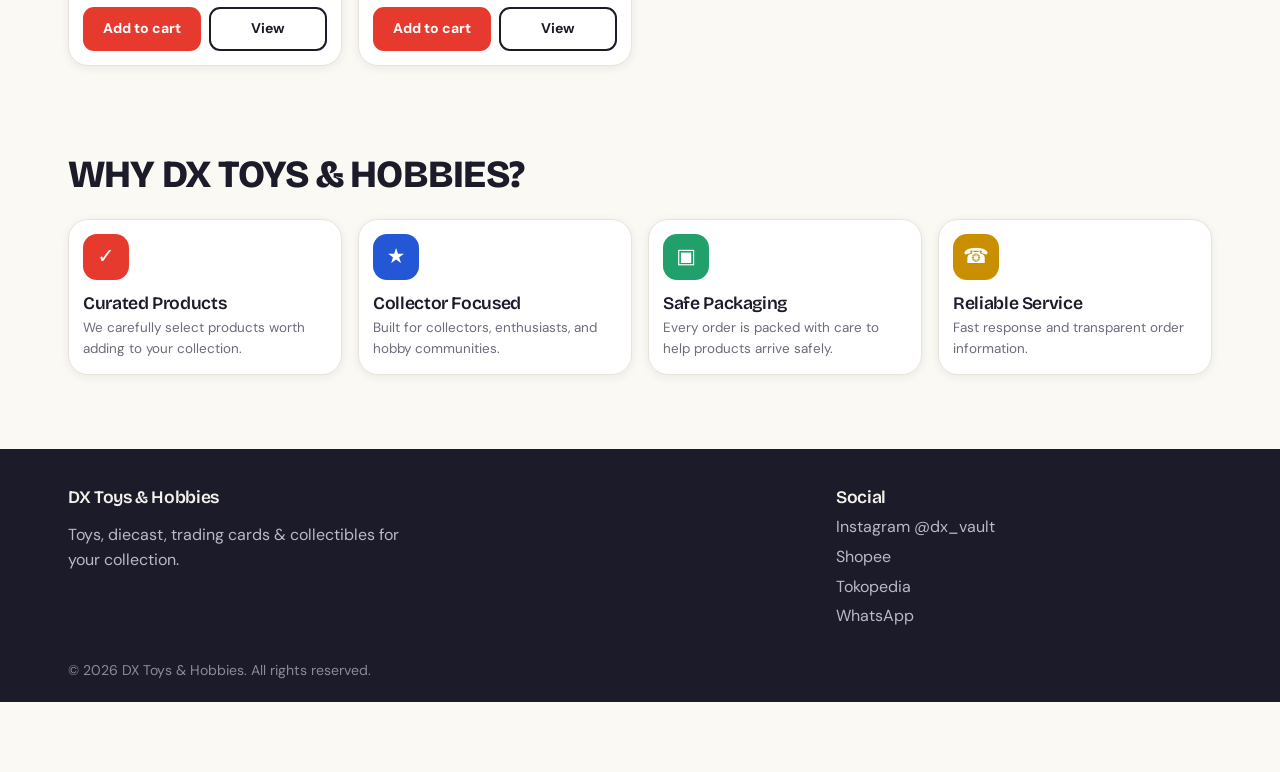
==== commit c0b6d1c8: "Add files via upload" ====
--- a/index.html
+++ b/index.html
@@ -3,11 +3,11 @@
 <meta name="viewport" content="width=device-width, initial-scale=1, viewport-fit=cover">
 <title>DX Toys & Hobbies — Toys, Diecast, Trading Cards & Collectibles</title>
 <meta name="description" content="DX Toys & Hobbies: toys, diecast, trading cards, collectibles and hobby accessories for collectors and enthusiasts.">
-<link rel="icon" href="data:image/svg+xml,<svg xmlns='http://www.w3.org/2000/svg' viewBox='0 0 100 100'><text y='.9em' font-size='90'>🧸</text></svg>">
+<link rel="icon" type="image/svg+xml" href="data:image/svg+xml,%3Csvg xmlns=%22http://www.w3.org/2000/svg%22 viewBox=%220 0 64 64%22%3E%3Crect width=%2264%22 height=%2264%22 rx=%2214%22 fill=%22%23E63A2E%22/%3E%3Cg fill=%22none%22 stroke=%22%23fff%22 stroke-width=%225%22 stroke-linecap=%22round%22 stroke-linejoin=%22round%22%3E%3Cpath d=%22M14 20H22a12 12 0 0 1 0 24H14Z%22/%3E%3Cpath d=%22M36 20L52 44M52 20L36 44%22/%3E%3C/g%3E%3C/svg%3E"><text y='.9em' font-size='90'>🧸</text></svg>">
 <link rel="stylesheet" href="https://fonts.googleapis.com/css2?family=Bricolage+Grotesque:wght@600;800&family=DM+Sans:wght@400;500;700&display=swap">
 <link rel="stylesheet" href="style.css"></head><body>
 <header class="hd"><div class="wrap">
-<a href="#/" class="logo"><b>DX</b> Toys &amp; Hobbies</a>
+<a href="#/" class="logo" aria-label="DX Toys &amp; Hobbies"><svg width="32" height="32" viewBox="0 0 64 64" aria-hidden="true"><rect width="64" height="64" rx="14" fill="#E63A2E"/><g fill="none" stroke="#fff" stroke-width="5" stroke-linecap="round" stroke-linejoin="round"><path d="M14 20H22a12 12 0 0 1 0 24H14Z"/><path d="M36 20L52 44M52 20L36 44"/></g></svg>Toys &amp; Hobbies</a>
 <nav class="d" id="nav"></nav><div class="sp"></div>
 <button class="ib" id="cb" aria-label="Open cart">Cart <span class="cnt" id="cc">0</span></button>
 </div></header>
--- a/style.css
+++ b/style.css
@@ -11,7 +11,7 @@
 .hd{position:sticky;top:env(safe-area-inset-top,0px);z-index:20;background:var(--bg);border-bottom:1px solid var(--line)}
 .hd .wrap{display:flex;align-items:center;gap:18px;height:62px}
 .logo{font-family:'Bricolage Grotesque';font-weight:800;font-size:1.25rem;display:flex;gap:8px;align-items:center}
-.logo b{background:var(--red);color:#fff;border-radius:9px;padding:1px 8px;transform:rotate(-4deg)}
+.logo svg{flex:none;transform:rotate(-4deg)}
 nav.d{display:flex;gap:18px;margin-left:12px;font-weight:500}nav.d a{color:var(--mut)}nav.d a.on,nav.d a:hover{color:var(--ink)}
 .sp{flex:1}.ib{background:none;border:1px solid var(--line);border-radius:12px;height:42px;min-width:42px;padding:0 12px;color:var(--ink);position:relative}
 .cnt{position:absolute;top:-7px;right:-7px;background:var(--red);color:#fff;border-radius:99px;font-size:.72rem;min-width:20px;height:20px;line-height:20px;text-align:center;font-weight:700}
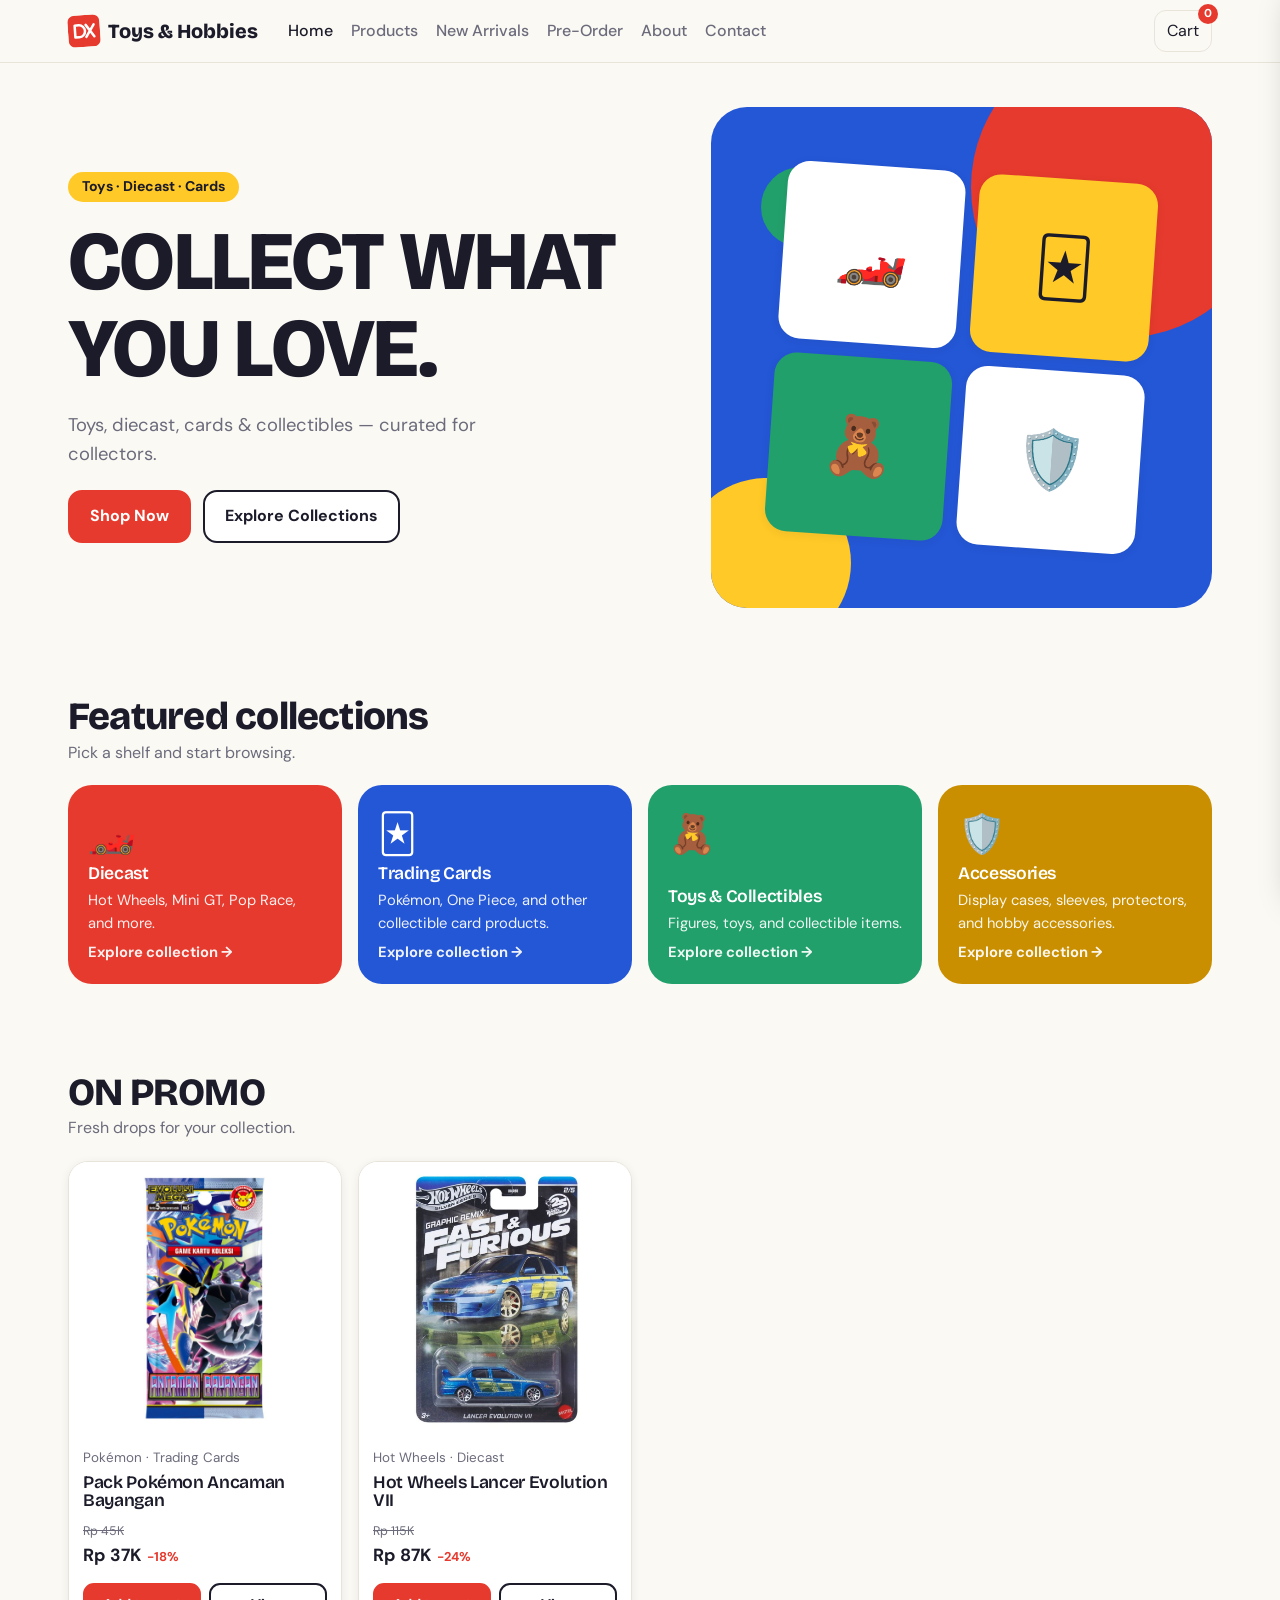
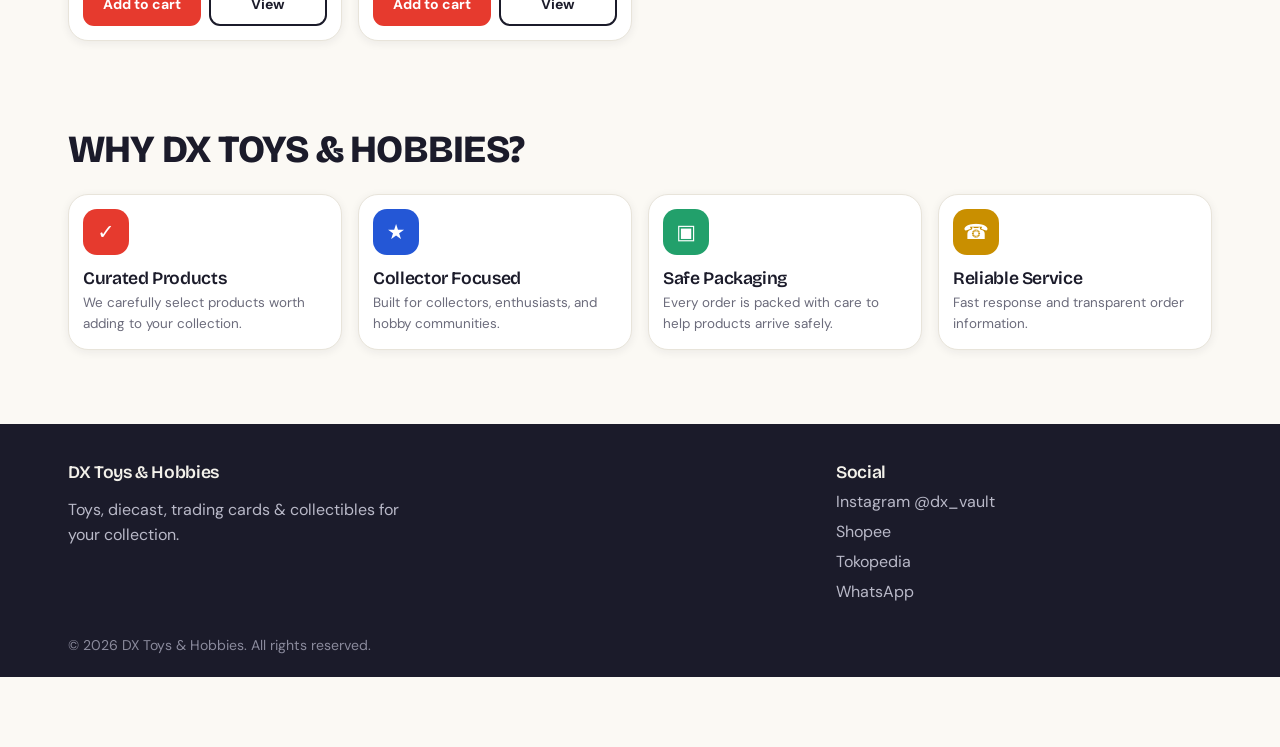
==== commit ff0e7470: "Add files via upload" ====
--- a/index.html
+++ b/index.html
@@ -3,7 +3,7 @@
 <meta name="viewport" content="width=device-width, initial-scale=1, viewport-fit=cover">
 <title>DX Toys & Hobbies — Toys, Diecast, Trading Cards & Collectibles</title>
 <meta name="description" content="DX Toys & Hobbies: toys, diecast, trading cards, collectibles and hobby accessories for collectors and enthusiasts.">
-<link rel="icon" type="image/svg+xml" href="data:image/svg+xml,%3Csvg xmlns=%22http://www.w3.org/2000/svg%22 viewBox=%220 0 64 64%22%3E%3Crect width=%2264%22 height=%2264%22 rx=%2214%22 fill=%22%23E63A2E%22/%3E%3Cg fill=%22none%22 stroke=%22%23fff%22 stroke-width=%225%22 stroke-linecap=%22round%22 stroke-linejoin=%22round%22%3E%3Cpath d=%22M14 20H22a12 12 0 0 1 0 24H14Z%22/%3E%3Cpath d=%22M36 20L52 44M52 20L36 44%22/%3E%3C/g%3E%3C/svg%3E"><text y='.9em' font-size='90'>🧸</text></svg>">
+<link rel="icon" type="image/svg+xml" href="data:image/svg+xml,%3Csvg xmlns=%22http://www.w3.org/2000/svg%22 viewBox=%220 0 64 64%22%3E%3Crect width=%2264%22 height=%2264%22 rx=%2214%22 fill=%22%23E63A2E%22/%3E%3Cg fill=%22none%22 stroke=%22%23fff%22 stroke-width=%225%22 stroke-linecap=%22round%22 stroke-linejoin=%22round%22%3E%3Cpath d=%22M14 20H22a12 12 0 0 1 0 24H14Z%22/%3E%3Cpath d=%22M36 20L52 44M52 20L36 44%22/%3E%3C/g%3E%3C/svg%3E">
 <link rel="stylesheet" href="https://fonts.googleapis.com/css2?family=Bricolage+Grotesque:wght@600;800&family=DM+Sans:wght@400;500;700&display=swap">
 <link rel="stylesheet" href="style.css"></head><body>
 <header class="hd"><div class="wrap">
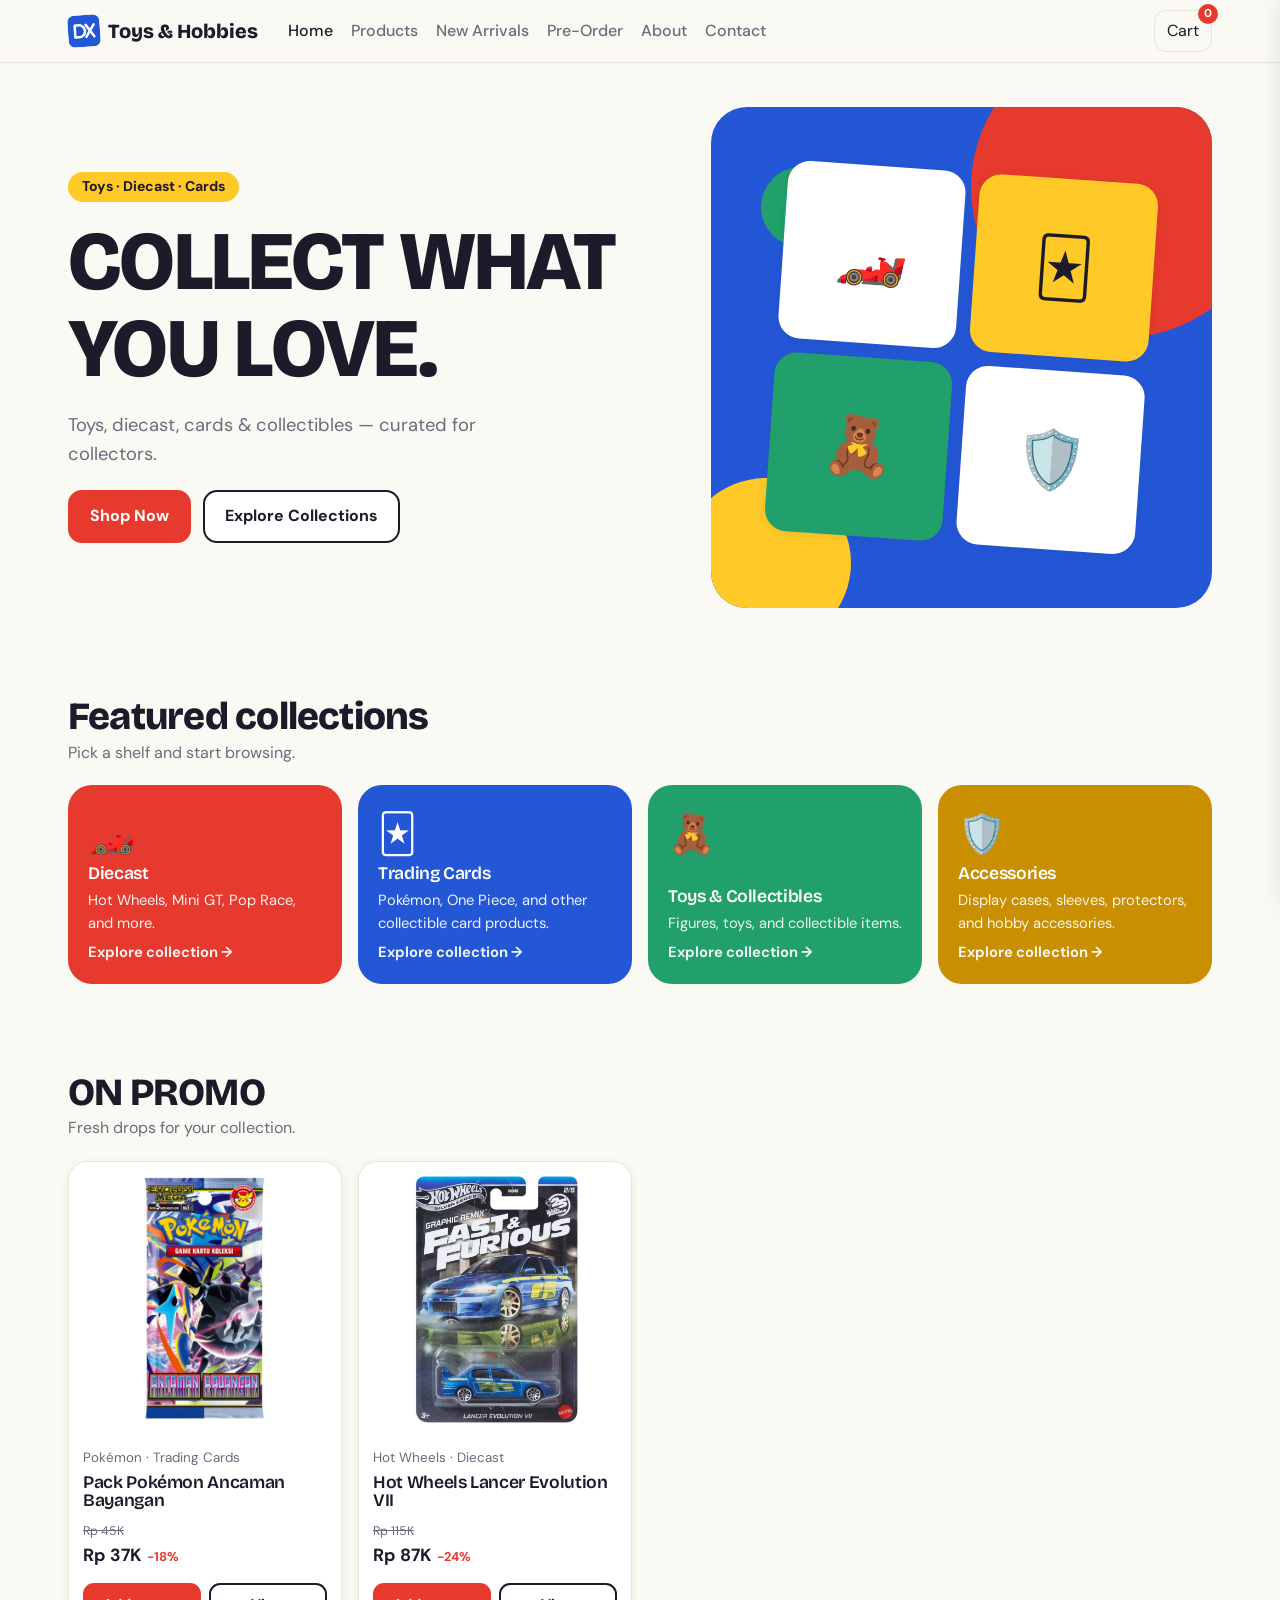
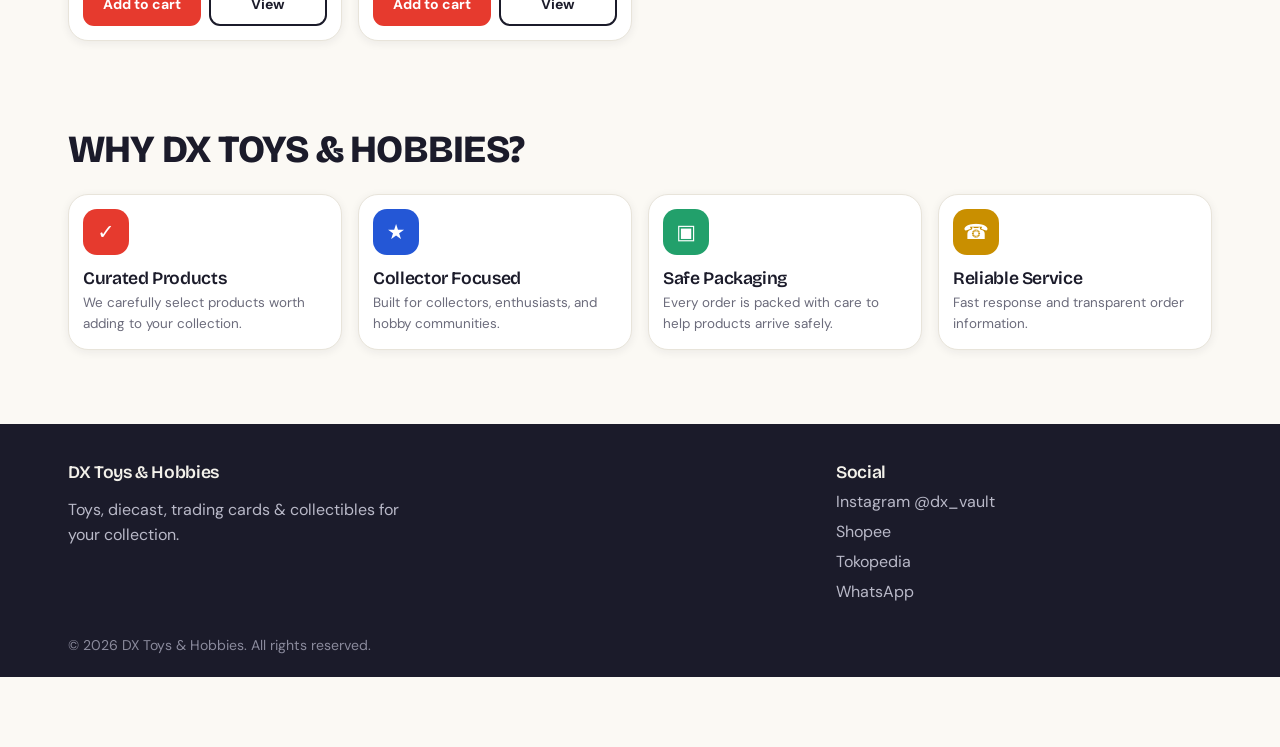
==== commit 84e90e20: "Add files via upload" ====
--- a/index.html
+++ b/index.html
@@ -3,11 +3,11 @@
 <meta name="viewport" content="width=device-width, initial-scale=1, viewport-fit=cover">
 <title>DX Toys & Hobbies — Toys, Diecast, Trading Cards & Collectibles</title>
 <meta name="description" content="DX Toys & Hobbies: toys, diecast, trading cards, collectibles and hobby accessories for collectors and enthusiasts.">
-<link rel="icon" type="image/svg+xml" href="data:image/svg+xml,%3Csvg xmlns=%22http://www.w3.org/2000/svg%22 viewBox=%220 0 64 64%22%3E%3Crect width=%2264%22 height=%2264%22 rx=%2214%22 fill=%22%23E63A2E%22/%3E%3Cg fill=%22none%22 stroke=%22%23fff%22 stroke-width=%225%22 stroke-linecap=%22round%22 stroke-linejoin=%22round%22%3E%3Cpath d=%22M14 20H22a12 12 0 0 1 0 24H14Z%22/%3E%3Cpath d=%22M36 20L52 44M52 20L36 44%22/%3E%3C/g%3E%3C/svg%3E">
+<link rel="icon" type="image/svg+xml" href="data:image/svg+xml,%3Csvg xmlns=%22http://www.w3.org/2000/svg%22 viewBox=%220 0 64 64%22%3E%3Crect width=%2264%22 height=%2264%22 rx=%2214%22 fill=%22%232457D6%22/%3E%3Cg fill=%22none%22 stroke=%22%23fff%22 stroke-width=%225%22 stroke-linecap=%22round%22 stroke-linejoin=%22round%22%3E%3Cpath d=%22M14 20H22a12 12 0 0 1 0 24H14Z%22/%3E%3Cpath d=%22M36 20L52 44M52 20L36 44%22/%3E%3C/g%3E%3C/svg%3E">
 <link rel="stylesheet" href="https://fonts.googleapis.com/css2?family=Bricolage+Grotesque:wght@600;800&family=DM+Sans:wght@400;500;700&display=swap">
 <link rel="stylesheet" href="style.css"></head><body>
 <header class="hd"><div class="wrap">
-<a href="#/" class="logo" aria-label="DX Toys &amp; Hobbies"><svg width="32" height="32" viewBox="0 0 64 64" aria-hidden="true"><rect width="64" height="64" rx="14" fill="#E63A2E"/><g fill="none" stroke="#fff" stroke-width="5" stroke-linecap="round" stroke-linejoin="round"><path d="M14 20H22a12 12 0 0 1 0 24H14Z"/><path d="M36 20L52 44M52 20L36 44"/></g></svg>Toys &amp; Hobbies</a>
+<a href="#/" class="logo" aria-label="DX Toys &amp; Hobbies"><svg width="32" height="32" viewBox="0 0 64 64" aria-hidden="true"><rect width="64" height="64" rx="14" fill="#2457D6"/><g fill="none" stroke="#fff" stroke-width="5" stroke-linecap="round" stroke-linejoin="round"><path d="M14 20H22a12 12 0 0 1 0 24H14Z"/><path d="M36 20L52 44M52 20L36 44"/></g></svg>Toys &amp; Hobbies</a>
 <nav class="d" id="nav"></nav><div class="sp"></div>
 <button class="ib" id="cb" aria-label="Open cart">Cart <span class="cnt" id="cc">0</span></button>
 </div></header>
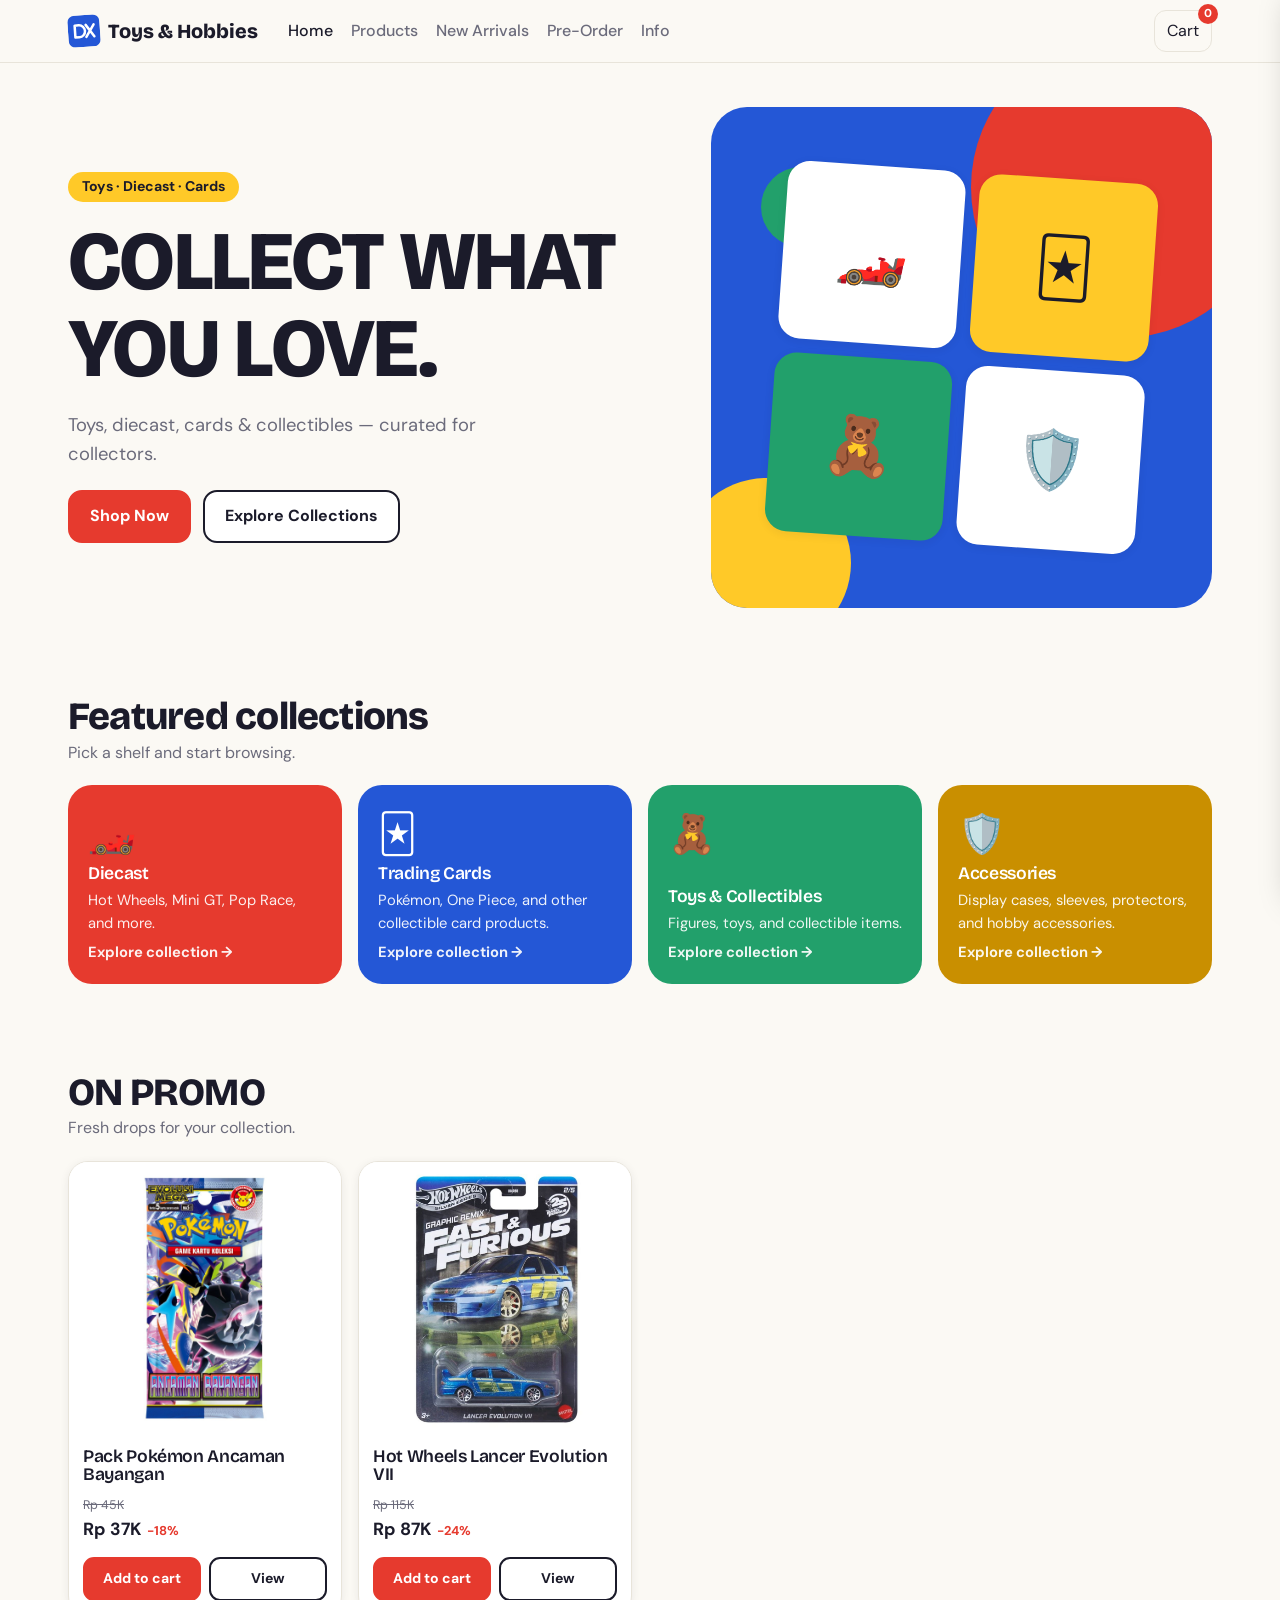
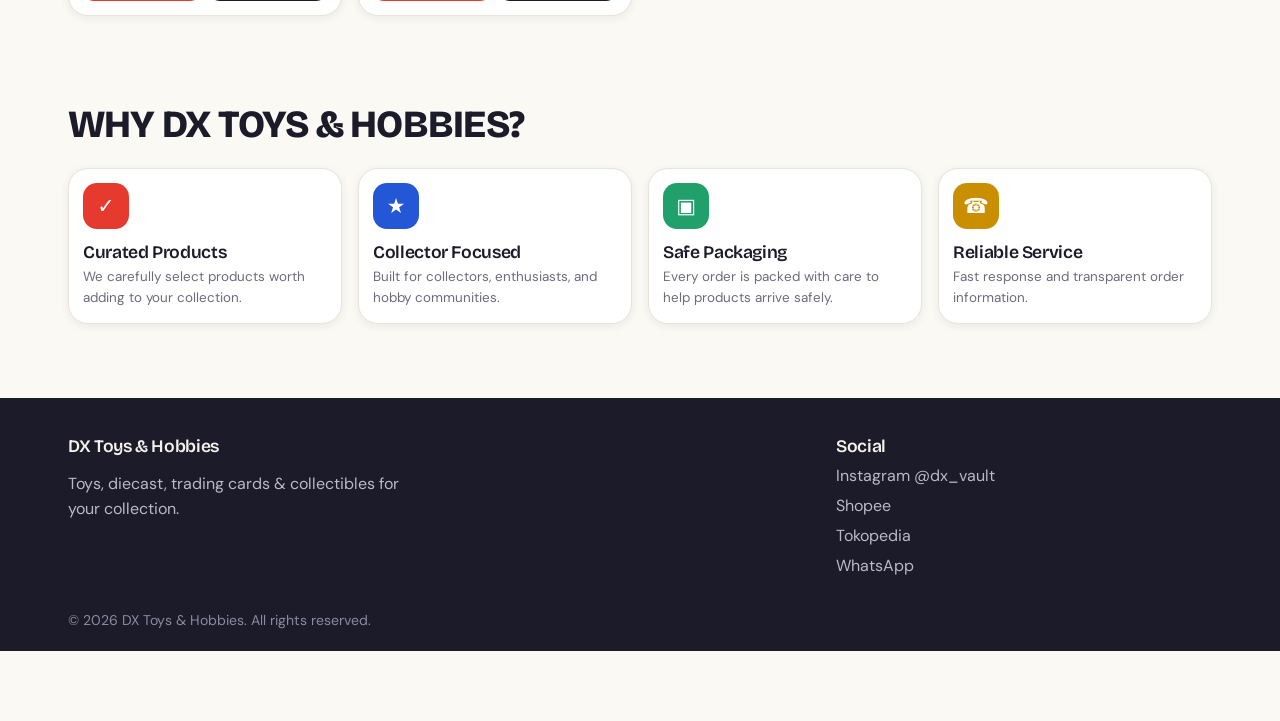
==== commit e1c6f9ca: "Add files via upload" ====
--- a/index.html
+++ b/index.html
@@ -18,6 +18,6 @@
 </div><p style="color:#8a8a9c;margin:26px 0 0;font-size:.88rem">© 2026 DX Toys &amp; Hobbies. All rights reserved.</p></div></footer>
 <aside class="cart" id="cart" aria-label="Cart"><div style="display:flex;justify-content:space-between;align-items:center"><h2>Your cart</h2><button class="ib" onclick="cart(0)">Close</button></div><div id="cl" style="flex:1;overflow:auto"></div><div id="ct"></div></aside>
 <div class="toast" id="ts"></div>
-<div class="mn"><a href="#/"><span>🏠</span>Home</a><a href="#/shop"><span>🛍️</span>Products</a><button onclick="cart(1)"><span>🛒</span>Cart</button><a href="#/contact"><span>💬</span>Contact</a></div>
+<div class="mn"><a href="#/"><span>🏠</span>Home</a><a href="#/shop"><span>🛍️</span>Products</a><button onclick="cart(1)"><span>🛒</span>Cart</button><a href="#/info"><span>ℹ️</span>Info</a></div>
 <script src="data.js"></script>
 <script src="script.js"></script></body></html>
